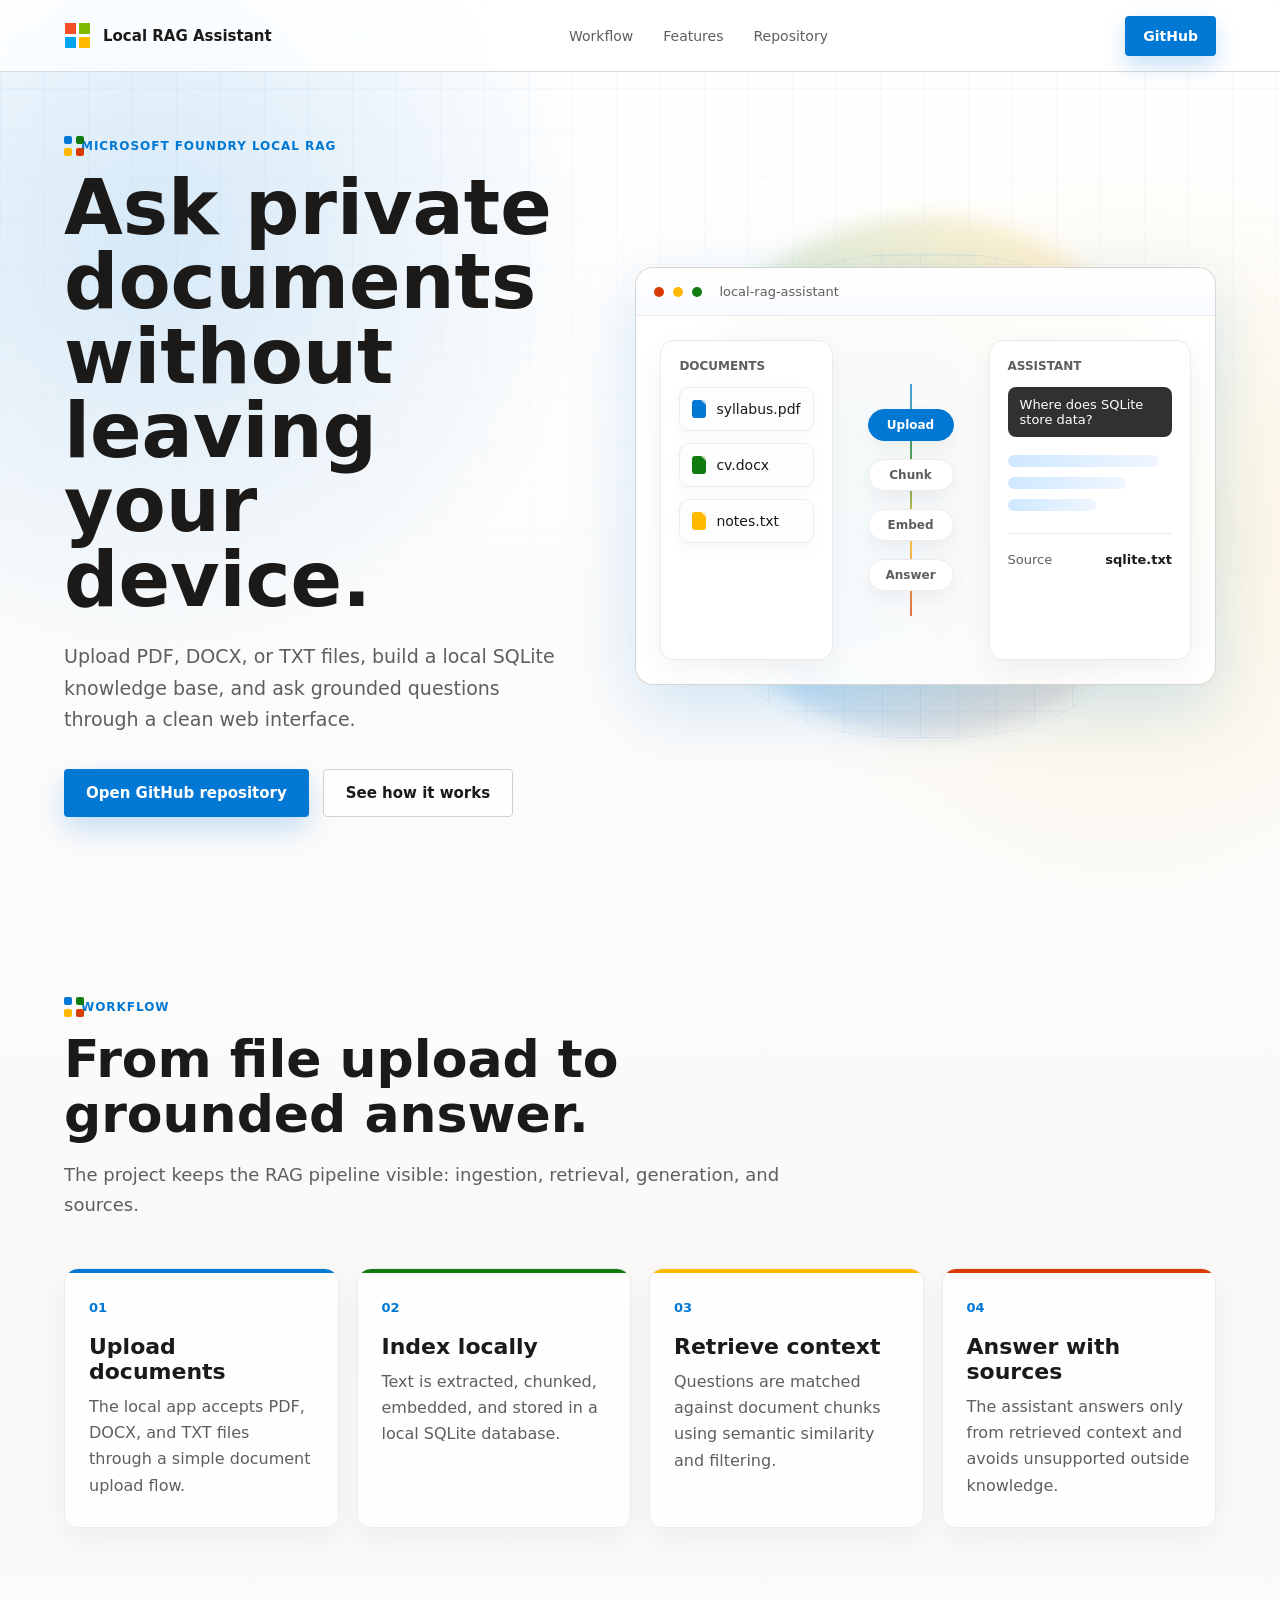
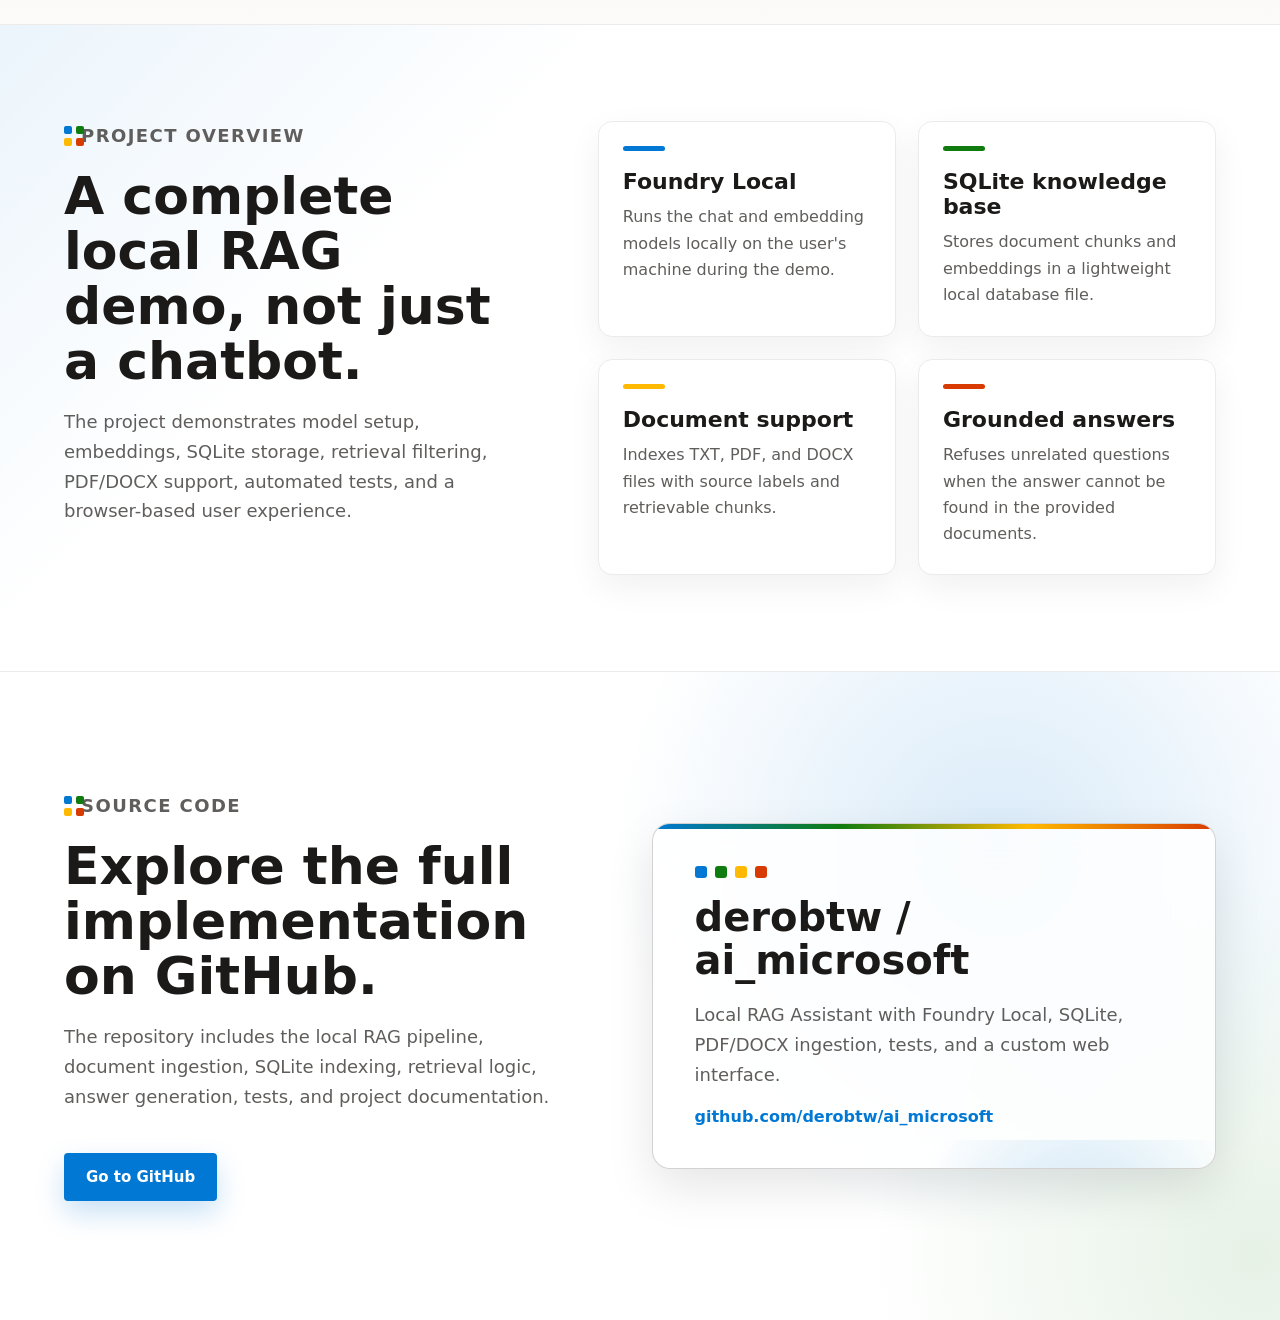
==== website/index.html @ 7c529820 "Add local RAG assistant project" ====
<!DOCTYPE html>
<html lang="en">
<head>
    <meta charset="UTF-8">
    <meta name="viewport" content="width=device-width, initial-scale=1.0">
    <title>Local RAG Assistant</title>
    <meta name="description" content="A local document Q&A assistant built with Microsoft Foundry Local, SQLite, and retrieval-augmented generation.">
    <link rel="stylesheet" href="styles.css">
</head>
<body>
    <header class="site-header">
        <a class="brand" href="#top" aria-label="Local RAG Assistant home">
            <span class="ms-grid" aria-hidden="true">
                <span></span><span></span><span></span><span></span>
            </span>
            <span>Local RAG Assistant</span>
        </a>

        <nav class="nav-links" aria-label="Primary navigation">
            <a href="#workflow">Workflow</a>
            <a href="#features">Features</a>
            <a href="#repository">Repository</a>
        </nav>

        <a class="header-action" href="https://github.com/derobtw/ai_microsoft" target="_blank" rel="noreferrer">GitHub</a>
    </header>

    <main id="top">
        <section class="hero" aria-labelledby="hero-title">
            <div class="hero-copy">
                <p class="label reveal">Microsoft Foundry Local RAG</p>
                <h1 id="hero-title" class="reveal">Ask private documents without leaving your device.</h1>
                <p class="hero-text reveal">
                    Upload PDF, DOCX, or TXT files, build a local SQLite knowledge base, and ask grounded questions through a clean web interface.
                </p>
                <div class="hero-actions reveal">
                    <a class="primary-button" href="https://github.com/derobtw/ai_microsoft" target="_blank" rel="noreferrer">Open GitHub repository</a>
                    <a class="secondary-button" href="#workflow">See how it works</a>
                </div>
            </div>

            <div class="hero-visual reveal" aria-label="Animated preview of the Local RAG Assistant interface">
                <div class="product-shell">
                    <div class="window-bar">
                        <span></span><span></span><span></span>
                        <p>local-rag-assistant</p>
                    </div>

                    <div class="workspace-preview">
                        <div class="upload-column">
                            <p class="mini-label">Documents</p>
                            <div class="file-chip chip-one">
                                <span class="file-icon blue"></span>
                                syllabus.pdf
                            </div>
                            <div class="file-chip chip-two">
                                <span class="file-icon green"></span>
                                cv.docx
                            </div>
                            <div class="file-chip chip-three">
                                <span class="file-icon yellow"></span>
                                notes.txt
                            </div>
                        </div>

                        <div class="flow-column">
                            <div class="flow-line"></div>
                            <div class="flow-node active">Upload</div>
                            <div class="flow-node">Chunk</div>
                            <div class="flow-node">Embed</div>
                            <div class="flow-node">Answer</div>
                        </div>

                        <div class="answer-column">
                            <p class="mini-label">Assistant</p>
                            <div class="question-pill">Where does SQLite store data?</div>
                            <div class="answer-block">
                                <span></span>
                                <span></span>
                                <span></span>
                            </div>
                            <div class="source-row">
                                <span>Source</span>
                                <strong>sqlite.txt</strong>
                            </div>
                        </div>
                    </div>
                </div>
            </div>
        </section>

        <section id="workflow" class="workflow-section">
            <div class="section-intro reveal">
                <p class="label">Workflow</p>
                <h2>From file upload to grounded answer.</h2>
                <p>The project keeps the RAG pipeline visible: ingestion, retrieval, generation, and sources.</p>
            </div>

            <div class="timeline">
                <article class="timeline-item reveal">
                    <span>01</span>
                    <h3>Upload documents</h3>
                    <p>The local app accepts PDF, DOCX, and TXT files through a simple document upload flow.</p>
                </article>

                <article class="timeline-item reveal">
                    <span>02</span>
                    <h3>Index locally</h3>
                    <p>Text is extracted, chunked, embedded, and stored in a local SQLite database.</p>
                </article>

                <article class="timeline-item reveal">
                    <span>03</span>
                    <h3>Retrieve context</h3>
                    <p>Questions are matched against document chunks using semantic similarity and filtering.</p>
                </article>

                <article class="timeline-item reveal">
                    <span>04</span>
                    <h3>Answer with sources</h3>
                    <p>The assistant answers only from retrieved context and avoids unsupported outside knowledge.</p>
                </article>
            </div>
        </section>

        <section id="features" class="feature-section">
            <div class="feature-copy reveal">
                <p class="label">Project overview</p>
                <h2>A complete local RAG demo, not just a chatbot.</h2>
                <p>
                    The project demonstrates model setup, embeddings, SQLite storage, retrieval filtering, PDF/DOCX support, automated tests, and a browser-based user experience.
                </p>
            </div>

            <div class="feature-grid">
                <div class="feature-item reveal">
                    <span class="accent-line blue-bg"></span>
                    <h3>Foundry Local</h3>
                    <p>Runs the chat and embedding models locally on the user's machine during the demo.</p>
                </div>

                <div class="feature-item reveal">
                    <span class="accent-line green-bg"></span>
                    <h3>SQLite knowledge base</h3>
                    <p>Stores document chunks and embeddings in a lightweight local database file.</p>
                </div>

                <div class="feature-item reveal">
                    <span class="accent-line yellow-bg"></span>
                    <h3>Document support</h3>
                    <p>Indexes TXT, PDF, and DOCX files with source labels and retrievable chunks.</p>
                </div>

                <div class="feature-item reveal">
                    <span class="accent-line red-bg"></span>
                    <h3>Grounded answers</h3>
                    <p>Refuses unrelated questions when the answer cannot be found in the provided documents.</p>
                </div>
            </div>
        </section>

        <section id="repository" class="repository-section reveal">
            <div class="repository-copy">
                <p class="label">Source code</p>
                <h2>Explore the full implementation on GitHub.</h2>
                <p>
                    The repository includes the local RAG pipeline, document ingestion, SQLite indexing, retrieval logic, answer generation, tests, and project documentation.
                </p>
                <a class="primary-button" href="https://github.com/derobtw/ai_microsoft" target="_blank" rel="noreferrer">Go to GitHub</a>
            </div>

            <a class="repo-preview" href="https://github.com/derobtw/ai_microsoft" target="_blank" rel="noreferrer" aria-label="Open GitHub repository">
                <span class="repo-topline">
                    <span class="repo-dot blue-bg"></span>
                    <span class="repo-dot green-bg"></span>
                    <span class="repo-dot yellow-bg"></span>
                    <span class="repo-dot red-bg"></span>
                </span>
                <strong>derobtw / ai_microsoft</strong>
                <span>Local RAG Assistant with Foundry Local, SQLite, PDF/DOCX ingestion, tests, and a custom web interface.</span>
                <em>github.com/derobtw/ai_microsoft</em>
            </a>
        </section>
    </main>

    <script>
        const revealElements = document.querySelectorAll(".reveal");

        const observer = new IntersectionObserver(
            (entries) => {
                entries.forEach((entry) => {
                    if (entry.isIntersecting) {
                        entry.target.classList.add("visible");
                        observer.unobserve(entry.target);
                    }
                });
            },
            {
                threshold: 0.16
            }
        );

        revealElements.forEach((element, index) => {
            element.style.transitionDelay = `${Math.min(index * 70, 420)}ms`;
            observer.observe(element);
        });

        const header = document.querySelector(".site-header");

        window.addEventListener("scroll", () => {
            const scrolled = window.scrollY > 24;
            header.style.boxShadow = scrolled
                ? "0 12px 30px rgba(15, 23, 42, 0.08)"
                : "none";
        });

        const flowNodes = document.querySelectorAll(".flow-node");
        let activeFlowIndex = 0;

        setInterval(() => {
            flowNodes.forEach((node) => node.classList.remove("active"));
            flowNodes[activeFlowIndex].classList.add("active");
            activeFlowIndex = (activeFlowIndex + 1) % flowNodes.length;
        }, 1200);
    </script>
</body>
</html>
---- website/styles.css ----
:root {
    --ms-blue: #0078d4;
    --ms-blue-dark: #005a9e;
    --ms-blue-soft: #e8f3ff;
    --ms-green: #107c10;
    --ms-yellow: #ffb900;
    --ms-red: #d83b01;
    --ink: #1b1a19;
    --ink-soft: #323130;
    --muted: #605e5c;
    --muted-light: #8a8886;
    --line: #edebe9;
    --line-strong: #d2d0ce;
    --paper: #ffffff;
    --canvas: #faf9f8;
    --surface: rgba(255, 255, 255, 0.84);
    --shadow: 0 18px 48px rgba(0, 0, 0, 0.10);
    --shadow-blue: 0 24px 70px rgba(0, 120, 212, 0.18);
}

* {
    box-sizing: border-box;
}

html {
    scroll-behavior: smooth;
}

body {
    margin: 0;
    color: var(--ink);
    background:
        radial-gradient(circle at 12% 8%, rgba(0, 120, 212, 0.16), transparent 28rem),
        radial-gradient(circle at 88% 18%, rgba(255, 185, 0, 0.13), transparent 24rem),
        linear-gradient(180deg, #ffffff 0%, var(--canvas) 44%, #ffffff 100%);
    font-family: "Segoe UI", system-ui, -apple-system, BlinkMacSystemFont, sans-serif;
    -webkit-font-smoothing: antialiased;
}

body::before {
    content: "";
    position: fixed;
    inset: 0;
    z-index: -1;
    background-image:
        linear-gradient(rgba(0, 120, 212, 0.045) 1px, transparent 1px),
        linear-gradient(90deg, rgba(0, 120, 212, 0.045) 1px, transparent 1px);
    background-size: 44px 44px;
    mask-image: linear-gradient(180deg, black, transparent 78%);
}

a {
    color: inherit;
    text-decoration: none;
}

.site-header {
    position: fixed;
    top: 0;
    left: 0;
    right: 0;
    z-index: 20;
    height: 72px;
    display: flex;
    align-items: center;
    justify-content: space-between;
    padding: 0 clamp(20px, 5vw, 68px);
    border-bottom: 1px solid rgba(210, 208, 206, 0.76);
    background: rgba(255, 255, 255, 0.78);
    backdrop-filter: blur(22px) saturate(135%);
}

.brand,
.nav-links,
.hero-actions {
    display: flex;
    align-items: center;
}

.brand {
    gap: 12px;
    color: var(--ink);
    font-size: 15px;
    font-weight: 700;
}

.ms-grid {
    display: grid;
    grid-template-columns: repeat(2, 11px);
    gap: 3px;
    padding: 1px;
}

.ms-grid span {
    width: 11px;
    height: 11px;
    display: block;
}

.ms-grid span:nth-child(1) {
    background: #f25022;
}

.ms-grid span:nth-child(2) {
    background: #7fba00;
}

.ms-grid span:nth-child(3) {
    background: #00a4ef;
}

.ms-grid span:nth-child(4) {
    background: #ffb900;
}

.nav-links {
    gap: 30px;
    color: var(--muted);
    font-size: 14px;
}

.nav-links a {
    position: relative;
    padding: 26px 0;
    transition: color 0.2s ease;
}

.nav-links a::after {
    content: "";
    position: absolute;
    left: 0;
    right: 0;
    bottom: 17px;
    height: 2px;
    border-radius: 999px;
    background: var(--ms-blue);
    transform: scaleX(0);
    transform-origin: left;
    transition: transform 0.2s ease;
}

.nav-links a:hover {
    color: var(--ink);
}

.nav-links a:hover::after {
    transform: scaleX(1);
}

.header-action {
    display: inline-flex;
    align-items: center;
    justify-content: center;
    min-height: 40px;
    padding: 0 18px;
    border-radius: 4px;
    color: white;
    background: var(--ms-blue);
    font-size: 14px;
    font-weight: 700;
    box-shadow: 0 10px 22px rgba(0, 120, 212, 0.22);
    transition: background 0.2s ease, box-shadow 0.2s ease, transform 0.2s ease;
}

.header-action:hover,
.primary-button:hover {
    background: var(--ms-blue-dark);
    box-shadow: 0 12px 30px rgba(0, 120, 212, 0.28);
    transform: translateY(-2px);
}

.hero {
    min-height: 100svh;
    display: grid;
    grid-template-columns: minmax(0, 0.92fr) minmax(420px, 1.08fr);
    gap: clamp(36px, 6vw, 92px);
    align-items: center;
    padding: 128px clamp(20px, 5vw, 68px) 76px;
    overflow: hidden;
}

.hero-copy {
    max-width: 760px;
}

.label {
    display: inline-flex;
    align-items: center;
    gap: 9px;
    margin: 0 0 18px;
    color: var(--ms-blue);
    font-size: 12px;
    font-weight: 800;
    letter-spacing: 0.08em;
    text-transform: uppercase;
}

.label::before {
    content: "";
    width: 8px;
    height: 8px;
    border-radius: 2px;
    background: var(--ms-blue);
    box-shadow:
        12px 0 0 var(--ms-green),
        0 12px 0 var(--ms-yellow),
        12px 12px 0 var(--ms-red);
    transform: translateY(-6px);
}

h1,
h2,
h3,
p {
    letter-spacing: 0;
}

h1 {
    margin: 0;
    max-width: 760px;
    font-size: 76px;
    line-height: 0.98;
    font-weight: 750;
}

.hero-text {
    max-width: 650px;
    margin: 24px 0 0;
    color: var(--muted);
    font-size: 19px;
    line-height: 1.65;
}

.hero-actions {
    gap: 14px;
    margin-top: 34px;
    flex-wrap: wrap;
}

.primary-button,
.secondary-button {
    display: inline-flex;
    align-items: center;
    justify-content: center;
    min-height: 48px;
    padding: 0 22px;
    border-radius: 4px;
    font-size: 15px;
    font-weight: 700;
    transition: background 0.2s ease, box-shadow 0.2s ease, transform 0.2s ease, border-color 0.2s ease;
}

.primary-button {
    color: white;
    background: var(--ms-blue);
    box-shadow: 0 12px 28px rgba(0, 120, 212, 0.22);
}

.secondary-button {
    color: var(--ink);
    border: 1px solid var(--line-strong);
    background: rgba(255, 255, 255, 0.78);
}

.secondary-button:hover {
    border-color: var(--ms-blue);
    box-shadow: 0 10px 24px rgba(0, 0, 0, 0.08);
    transform: translateY(-2px);
}

.hero-visual {
    position: relative;
    min-height: 560px;
    display: grid;
    place-items: center;
}

.hero-visual::before,
.hero-visual::after {
    content: "";
    position: absolute;
    border-radius: 999px;
    pointer-events: none;
}

.hero-visual::before {
    width: 520px;
    height: 520px;
    background:
        radial-gradient(circle, rgba(0, 120, 212, 0.25), transparent 62%),
        conic-gradient(from 210deg, rgba(0, 120, 212, 0.18), rgba(16, 124, 16, 0.16), rgba(255, 185, 0, 0.16), rgba(216, 59, 1, 0.13), rgba(0, 120, 212, 0.18));
    filter: blur(10px);
}

.hero-visual::after {
    inset: 58px 18px 18px;
    border: 1px solid rgba(0, 120, 212, 0.13);
    background-image:
        linear-gradient(90deg, rgba(0, 120, 212, 0.13) 1px, transparent 1px),
        linear-gradient(180deg, rgba(0, 120, 212, 0.10) 1px, transparent 1px);
    background-size: 38px 38px;
    mask-image: linear-gradient(90deg, transparent, black 16%, black 84%, transparent);
    opacity: 0.56;
}

.product-shell {
    position: relative;
    z-index: 1;
    width: min(100%, 720px);
    border: 1px solid rgba(210, 208, 206, 0.88);
    border-radius: 18px;
    overflow: hidden;
    background: rgba(255, 255, 255, 0.88);
    box-shadow: var(--shadow-blue);
    backdrop-filter: blur(20px);
    animation: floatPreview 6s ease-in-out infinite;
}

.window-bar {
    height: 48px;
    display: flex;
    align-items: center;
    gap: 9px;
    padding: 0 18px;
    border-bottom: 1px solid var(--line);
    background: linear-gradient(180deg, #ffffff, #f8fbff);
}

.window-bar span {
    width: 10px;
    height: 10px;
    border-radius: 50%;
}

.window-bar span:nth-child(1) {
    background: var(--ms-red);
}

.window-bar span:nth-child(2) {
    background: var(--ms-yellow);
}

.window-bar span:nth-child(3) {
    background: var(--ms-green);
}

.window-bar p {
    margin: 0 0 0 8px;
    color: var(--muted);
    font-size: 13px;
}

.workspace-preview {
    display: grid;
    grid-template-columns: 1fr 120px 1.25fr;
    gap: 18px;
    padding: 24px;
}

.upload-column,
.answer-column {
    min-height: 320px;
    padding: 18px;
    border: 1px solid var(--line);
    border-radius: 14px;
    background: white;
    box-shadow: 0 10px 28px rgba(0, 0, 0, 0.05);
}

.mini-label {
    margin: 0 0 14px;
    color: var(--muted);
    font-size: 12px;
    font-weight: 800;
    text-transform: uppercase;
}

.file-chip {
    display: flex;
    align-items: center;
    gap: 10px;
    margin-bottom: 12px;
    padding: 12px;
    border: 1px solid var(--line);
    border-radius: 10px;
    background: #fbfdff;
    font-size: 14px;
    box-shadow: 0 5px 16px rgba(0, 0, 0, 0.04);
    animation: chipPulse 4.5s ease-in-out infinite;
}

.chip-two {
    animation-delay: 0.5s;
}

.chip-three {
    animation-delay: 1s;
}

.file-icon {
    width: 14px;
    height: 18px;
    border-radius: 3px;
    display: inline-block;
    position: relative;
}

.file-icon::after {
    content: "";
    position: absolute;
    top: 0;
    right: 0;
    border-top: 5px solid rgba(255, 255, 255, 0.72);
    border-left: 5px solid transparent;
}

.file-icon.blue {
    background: var(--ms-blue);
}

.file-icon.green {
    background: var(--ms-green);
}

.file-icon.yellow {
    background: var(--ms-yellow);
}

.flow-column {
    position: relative;
    display: flex;
    flex-direction: column;
    justify-content: center;
    gap: 18px;
    align-items: center;
}

.flow-line {
    position: absolute;
    top: 44px;
    bottom: 44px;
    width: 2px;
    background: linear-gradient(180deg, var(--ms-blue), var(--ms-green), var(--ms-yellow), var(--ms-red));
    opacity: 0.72;
}

.flow-node {
    position: relative;
    z-index: 1;
    width: 86px;
    padding: 8px 0;
    border: 1px solid var(--line);
    border-radius: 999px;
    background: white;
    color: var(--muted);
    text-align: center;
    font-size: 12px;
    font-weight: 800;
    box-shadow: 0 8px 20px rgba(0, 0, 0, 0.05);
}

.flow-node.active {
    color: white;
    border-color: var(--ms-blue);
    background: var(--ms-blue);
}

.question-pill {
    display: inline-flex;
    max-width: 100%;
    padding: 10px 12px;
    border-radius: 8px;
    color: white;
    background: var(--ink-soft);
    font-size: 13px;
}

.answer-block {
    margin-top: 18px;
    display: grid;
    gap: 10px;
}

.answer-block span {
    display: block;
    height: 12px;
    border-radius: 999px;
    background: linear-gradient(90deg, #cfe8ff, #eff6ff);
    animation: answerLoad 2.8s ease-in-out infinite;
}

.answer-block span:nth-child(1) {
    width: 92%;
}

.answer-block span:nth-child(2) {
    width: 72%;
    animation-delay: 0.2s;
}

.answer-block span:nth-child(3) {
    width: 54%;
    animation-delay: 0.4s;
}

.source-row {
    display: flex;
    justify-content: space-between;
    gap: 12px;
    margin-top: 22px;
    padding-top: 18px;
    border-top: 1px solid var(--line);
    color: var(--muted);
    font-size: 13px;
}

.source-row strong {
    color: var(--ink);
}

.workflow-section,
.feature-section,
.repository-section {
    padding: 96px clamp(20px, 5vw, 68px);
}

.section-intro,
.feature-copy,
.repository-copy {
    max-width: 760px;
}

h2 {
    margin: 0;
    font-size: 52px;
    line-height: 1.06;
    font-weight: 730;
}

.section-intro p:last-child,
.feature-copy p,
.repository-copy p {
    color: var(--muted);
    font-size: 18px;
    line-height: 1.65;
}

.timeline {
    margin-top: 48px;
    display: grid;
    grid-template-columns: repeat(4, 1fr);
    gap: 18px;
}

.timeline-item {
    position: relative;
    min-height: 230px;
    padding: 28px 24px;
    border: 1px solid var(--line);
    border-radius: 14px;
    background: rgba(255, 255, 255, 0.78);
    box-shadow: 0 12px 30px rgba(0, 0, 0, 0.05);
    overflow: hidden;
}

.timeline-item::before {
    content: "";
    position: absolute;
    inset: 0 0 auto;
    height: 4px;
    background: var(--ms-blue);
}

.timeline-item:nth-child(2)::before {
    background: var(--ms-green);
}

.timeline-item:nth-child(3)::before {
    background: var(--ms-yellow);
}

.timeline-item:nth-child(4)::before {
    background: var(--ms-red);
}

.timeline-item span {
    color: var(--ms-blue);
    font-size: 13px;
    font-weight: 900;
}

.timeline-item h3,
.feature-item h3 {
    margin: 18px 0 10px;
    color: var(--ink);
    font-size: 22px;
}

.timeline-item p,
.feature-item p {
    margin: 0;
    color: var(--muted);
    line-height: 1.65;
}

.feature-section {
    display: grid;
    grid-template-columns: 0.85fr 1.15fr;
    gap: clamp(40px, 6vw, 90px);
    align-items: start;
    border-top: 1px solid var(--line);
    border-bottom: 1px solid var(--line);
    background:
        linear-gradient(135deg, rgba(0, 120, 212, 0.08), transparent 32%),
        #ffffff;
}

.feature-grid {
    display: grid;
    grid-template-columns: repeat(2, 1fr);
    gap: 22px;
}

.feature-item {
    min-height: 216px;
    padding: 24px;
    border: 1px solid var(--line);
    border-radius: 14px;
    background: var(--paper);
    box-shadow: 0 12px 34px rgba(0, 0, 0, 0.06);
    transition: transform 0.22s ease, box-shadow 0.22s ease, border-color 0.22s ease;
}

.feature-item:hover {
    transform: translateY(-4px);
    border-color: rgba(0, 120, 212, 0.34);
    box-shadow: 0 18px 44px rgba(0, 120, 212, 0.12);
}

.accent-line {
    display: block;
    width: 42px;
    height: 5px;
    border-radius: 999px;
}

.blue-bg {
    background: var(--ms-blue);
}

.green-bg {
    background: var(--ms-green);
}

.yellow-bg {
    background: var(--ms-yellow);
}

.red-bg {
    background: var(--ms-red);
}

.repository-section {
    display: grid;
    grid-template-columns: 0.95fr 1.05fr;
    gap: clamp(32px, 6vw, 86px);
    align-items: center;
    min-height: 72vh;
    background:
        radial-gradient(circle at 78% 28%, rgba(0, 120, 212, 0.15), transparent 24rem),
        radial-gradient(circle at 98% 90%, rgba(16, 124, 16, 0.10), transparent 24rem),
        white;
}

.repository-copy .primary-button {
    width: fit-content;
    margin-top: 24px;
}

.repo-preview {
    position: relative;
    display: grid;
    gap: 18px;
    padding: clamp(26px, 4vw, 42px);
    border: 1px solid rgba(210, 208, 206, 0.95);
    border-radius: 18px;
    background: rgba(255, 255, 255, 0.84);
    box-shadow: var(--shadow);
    overflow: hidden;
    backdrop-filter: blur(18px);
    transition: transform 0.22s ease, border-color 0.22s ease, box-shadow 0.22s ease;
}

.repo-preview::before {
    content: "";
    position: absolute;
    inset: 0;
    height: 5px;
    background: linear-gradient(90deg, var(--ms-blue), var(--ms-green), var(--ms-yellow), var(--ms-red));
}

.repo-preview::after {
    content: "";
    position: absolute;
    inset: auto -18% -44% 34%;
    height: 180px;
    background: radial-gradient(circle, rgba(0, 120, 212, 0.18), transparent 65%);
    pointer-events: none;
}

.repo-preview:hover {
    transform: translateY(-4px);
    border-color: rgba(0, 120, 212, 0.44);
    box-shadow: var(--shadow-blue);
}

.repo-topline {
    display: flex;
    gap: 8px;
}

.repo-dot {
    width: 12px;
    height: 12px;
    display: block;
    border-radius: 3px;
}

.repo-preview strong {
    font-size: 40px;
    line-height: 1.08;
}

.repo-preview span:not(.repo-topline):not(.repo-dot) {
    max-width: 620px;
    color: var(--muted);
    font-size: 18px;
    line-height: 1.65;
}

.repo-preview em {
    color: var(--ms-blue);
    font-style: normal;
    font-weight: 800;
}

.reveal {
    opacity: 0;
    transform: translateY(22px);
    transition: opacity 0.7s ease, transform 0.7s ease;
}

.reveal.visible {
    opacity: 1;
    transform: translateY(0);
}

@keyframes floatPreview {
    0%,
    100% {
        transform: translateY(0);
    }
    50% {
        transform: translateY(-12px);
    }
}

@keyframes chipPulse {
    0%,
    100% {
        transform: translateX(0);
        border-color: var(--line);
    }
    45% {
        transform: translateX(8px);
        border-color: rgba(0, 120, 212, 0.45);
    }
}

@keyframes answerLoad {
    0%,
    100% {
        opacity: 0.55;
        transform: scaleX(0.88);
        transform-origin: left;
    }
    50% {
        opacity: 1;
        transform: scaleX(1);
    }
}

@media (max-width: 1180px) {
    h1 {
        font-size: 64px;
    }

    h2 {
        font-size: 44px;
    }
}

@media (max-width: 980px) {
    .hero,
    .feature-section,
    .repository-section {
        grid-template-columns: 1fr;
    }

    .hero {
        padding-top: 112px;
    }

    .hero-visual {
        min-height: 460px;
    }

    .timeline {
        grid-template-columns: repeat(2, 1fr);
    }
}

@media (max-width: 720px) {
    .site-header {
        height: 66px;
    }

    .brand {
        font-size: 14px;
    }

    .nav-links {
        display: none;
    }

    .header-action {
        display: none;
    }

    .hero {
        padding-left: 20px;
        padding-right: 20px;
    }

    h1 {
        font-size: 42px;
    }

    h2 {
        font-size: 34px;
    }

    .hero-text,
    .section-intro p:last-child,
    .feature-copy p,
    .repository-copy p,
    .repo-preview span:not(.repo-topline):not(.repo-dot) {
        font-size: 16px;
    }

    .workspace-preview {
        grid-template-columns: 1fr;
    }

    .flow-column {
        display: none;
    }

    .timeline,
    .feature-grid {
        grid-template-columns: 1fr;
    }

    .timeline-item {
        min-height: 0;
    }

    .repo-preview strong {
        font-size: 30px;
    }
}

@media (prefers-reduced-motion: reduce) {
    *,
    *::before,
    *::after {
        scroll-behavior: auto !important;
        animation-duration: 0.001ms !important;
        animation-iteration-count: 1 !important;
        transition-duration: 0.001ms !important;
    }
}
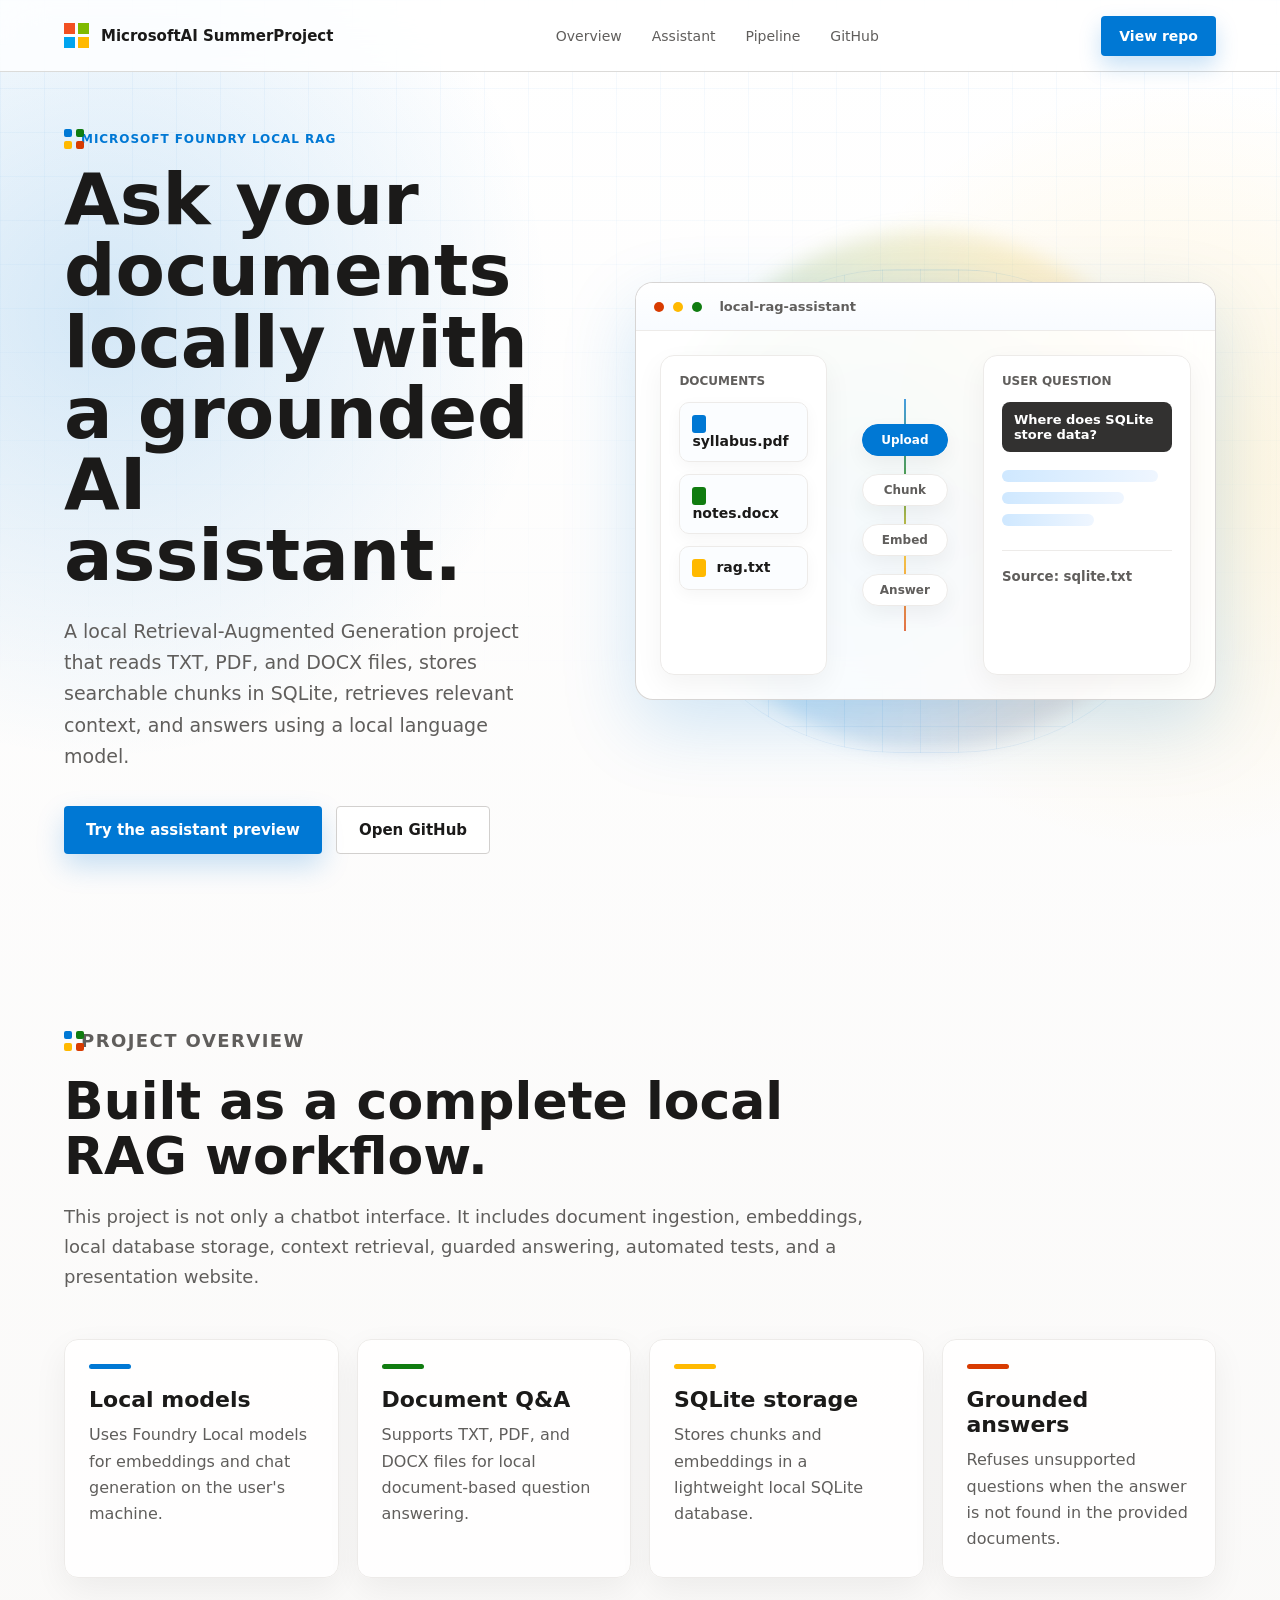
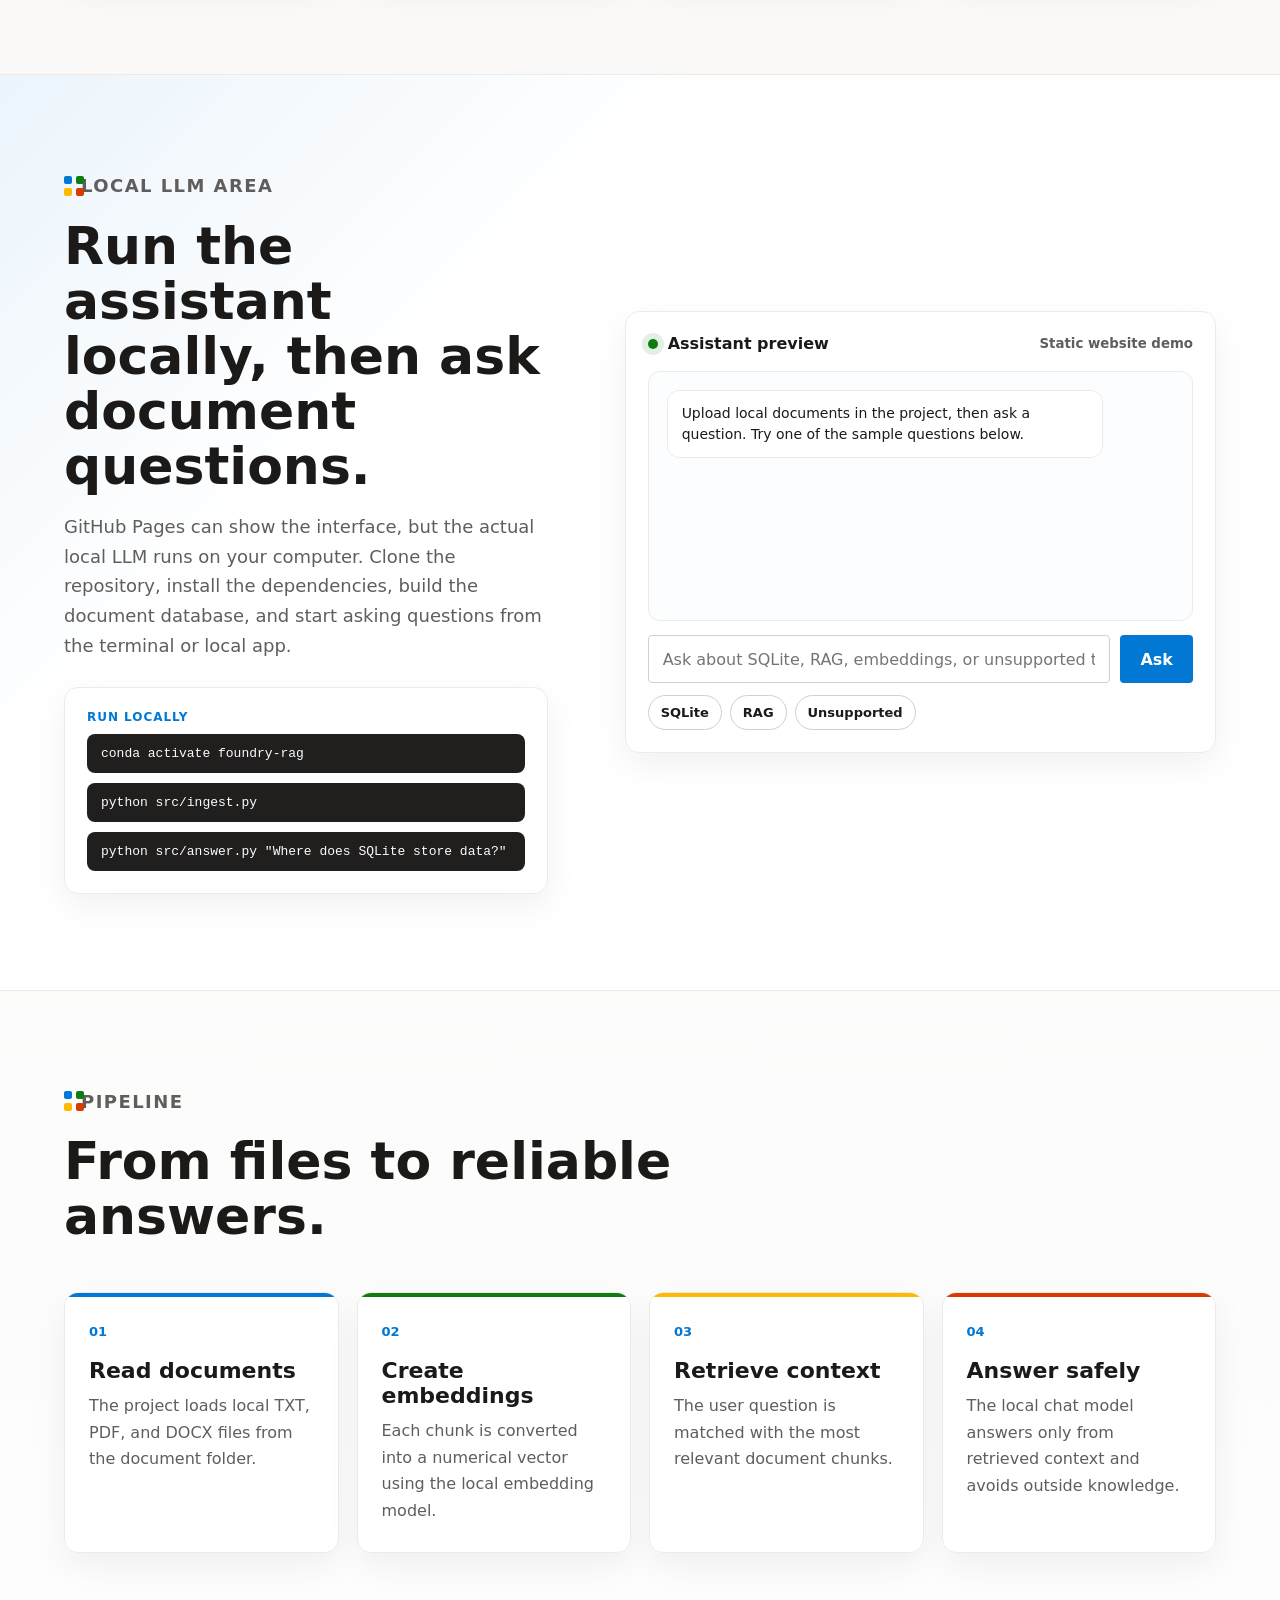
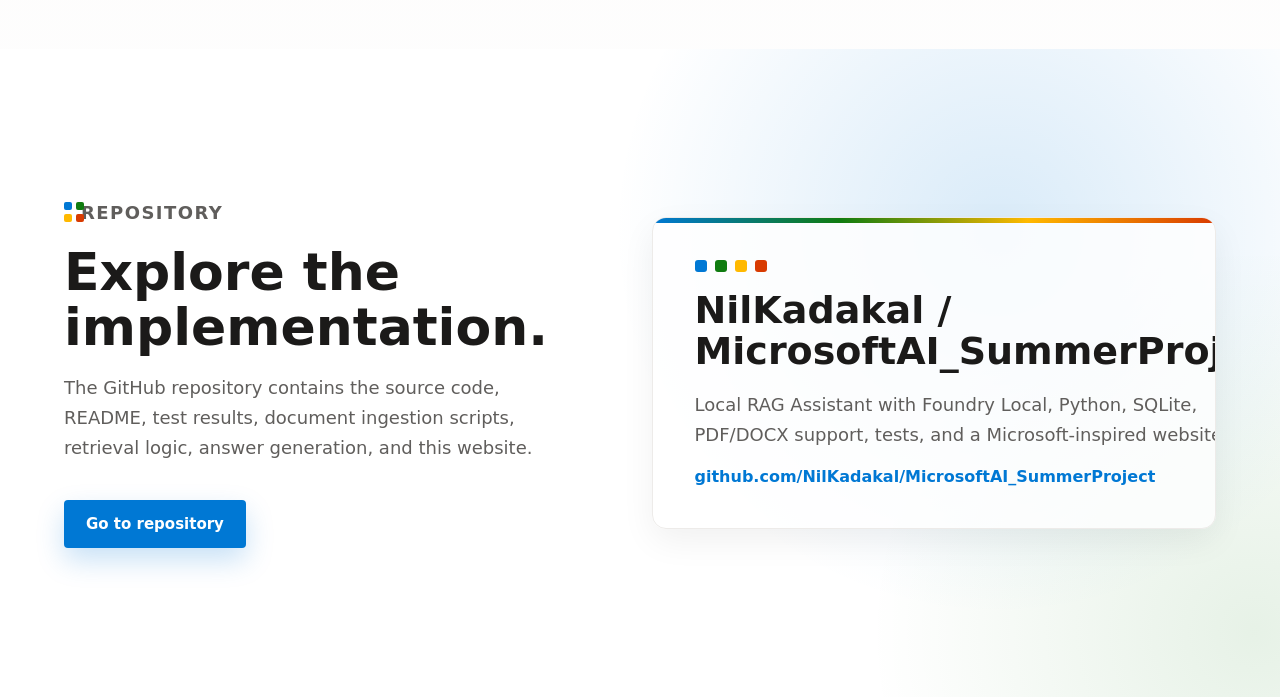
==== commit 7ef8b375: "Add Microsoft styled project website" ====
--- a/website/index.html
+++ b/website/index.html
@@ -3,225 +3,201 @@
 <head>
     <meta charset="UTF-8">
     <meta name="viewport" content="width=device-width, initial-scale=1.0">
-    <title>Local RAG Assistant</title>
-    <meta name="description" content="A local document Q&A assistant built with Microsoft Foundry Local, SQLite, and retrieval-augmented generation.">
+    <title>MicrosoftAI SummerProject | Local RAG Assistant</title>
+    <meta name="description" content="A Microsoft-inspired local RAG assistant built with Foundry Local, Python, SQLite, PDF/DOCX ingestion, and local language models.">
     <link rel="stylesheet" href="styles.css">
 </head>
 <body>
     <header class="site-header">
-        <a class="brand" href="#top" aria-label="Local RAG Assistant home">
-            <span class="ms-grid" aria-hidden="true">
+        <a class="brand" href="#top" aria-label="MicrosoftAI SummerProject home">
+            <span class="ms-logo" aria-hidden="true">
                 <span></span><span></span><span></span><span></span>
             </span>
-            <span>Local RAG Assistant</span>
+            <span>MicrosoftAI SummerProject</span>
         </a>
 
         <nav class="nav-links" aria-label="Primary navigation">
-            <a href="#workflow">Workflow</a>
-            <a href="#features">Features</a>
-            <a href="#repository">Repository</a>
+            <a href="#overview">Overview</a>
+            <a href="#assistant">Assistant</a>
+            <a href="#pipeline">Pipeline</a>
+            <a href="#github">GitHub</a>
         </nav>
 
-        <a class="header-action" href="https://github.com/derobtw/ai_microsoft" target="_blank" rel="noreferrer">GitHub</a>
+        <a class="header-button" href="https://github.com/NilKadakal/MicrosoftAI_SummerProject" target="_blank" rel="noreferrer">View repo</a>
     </header>
 
     <main id="top">
-        <section class="hero" aria-labelledby="hero-title">
-            <div class="hero-copy">
-                <p class="label reveal">Microsoft Foundry Local RAG</p>
-                <h1 id="hero-title" class="reveal">Ask private documents without leaving your device.</h1>
-                <p class="hero-text reveal">
-                    Upload PDF, DOCX, or TXT files, build a local SQLite knowledge base, and ask grounded questions through a clean web interface.
-                </p>
-                <div class="hero-actions reveal">
-                    <a class="primary-button" href="https://github.com/derobtw/ai_microsoft" target="_blank" rel="noreferrer">Open GitHub repository</a>
-                    <a class="secondary-button" href="#workflow">See how it works</a>
-                </div>
-            </div>
-
-            <div class="hero-visual reveal" aria-label="Animated preview of the Local RAG Assistant interface">
-                <div class="product-shell">
-                    <div class="window-bar">
+        <section class="hero">
+            <div class="hero-copy reveal">
+                <p class="eyebrow">Microsoft Foundry Local RAG</p>
+                <h1>Ask your documents locally with a grounded AI assistant.</h1>
+                <p class="hero-text">
+                    A local Retrieval-Augmented Generation project that reads TXT, PDF, and DOCX files, stores searchable chunks in SQLite, retrieves relevant context, and answers using a local language model.
+                </p>
+                <div class="hero-actions">
+                    <a class="primary-button" href="#assistant">Try the assistant preview</a>
+                    <a class="secondary-button" href="https://github.com/NilKadakal/MicrosoftAI_SummerProject" target="_blank" rel="noreferrer">Open GitHub</a>
+                </div>
+            </div>
+
+            <div class="hero-panel reveal" aria-label="Local RAG assistant interface preview">
+                <div class="window-card">
+                    <div class="window-top">
                         <span></span><span></span><span></span>
-                        <p>local-rag-assistant</p>
+                        <strong>local-rag-assistant</strong>
                     </div>
-
-                    <div class="workspace-preview">
-                        <div class="upload-column">
-                            <p class="mini-label">Documents</p>
-                            <div class="file-chip chip-one">
-                                <span class="file-icon blue"></span>
-                                syllabus.pdf
-                            </div>
-                            <div class="file-chip chip-two">
-                                <span class="file-icon green"></span>
-                                cv.docx
-                            </div>
-                            <div class="file-chip chip-three">
-                                <span class="file-icon yellow"></span>
-                                notes.txt
-                            </div>
+                    <div class="assistant-preview">
+                        <div class="document-stack">
+                            <p>Documents</p>
+                            <div class="doc-chip blue">syllabus.pdf</div>
+                            <div class="doc-chip green">notes.docx</div>
+                            <div class="doc-chip yellow">rag.txt</div>
                         </div>
-
-                        <div class="flow-column">
-                            <div class="flow-line"></div>
-                            <div class="flow-node active">Upload</div>
-                            <div class="flow-node">Chunk</div>
-                            <div class="flow-node">Embed</div>
-                            <div class="flow-node">Answer</div>
+                        <div class="flow-stack">
+                            <span>Upload</span>
+                            <span>Chunk</span>
+                            <span>Embed</span>
+                            <span>Answer</span>
                         </div>
-
-                        <div class="answer-column">
-                            <p class="mini-label">Assistant</p>
-                            <div class="question-pill">Where does SQLite store data?</div>
-                            <div class="answer-block">
+                        <div class="answer-card">
+                            <p>User question</p>
+                            <strong>Where does SQLite store data?</strong>
+                            <div class="answer-lines">
                                 <span></span>
                                 <span></span>
                                 <span></span>
                             </div>
-                            <div class="source-row">
-                                <span>Source</span>
-                                <strong>sqlite.txt</strong>
-                            </div>
+                            <small>Source: sqlite.txt</small>
                         </div>
                     </div>
                 </div>
             </div>
         </section>
 
-        <section id="workflow" class="workflow-section">
-            <div class="section-intro reveal">
-                <p class="label">Workflow</p>
-                <h2>From file upload to grounded answer.</h2>
-                <p>The project keeps the RAG pipeline visible: ingestion, retrieval, generation, and sources.</p>
+        <section id="overview" class="overview-section">
+            <div class="section-heading reveal">
+                <p class="eyebrow">Project overview</p>
+                <h2>Built as a complete local RAG workflow.</h2>
+                <p>
+                    This project is not only a chatbot interface. It includes document ingestion, embeddings, local database storage, context retrieval, guarded answering, automated tests, and a presentation website.
+                </p>
+            </div>
+
+            <div class="stats-grid">
+                <article class="stat-card reveal">
+                    <span class="accent blue-bg"></span>
+                    <h3>Local models</h3>
+                    <p>Uses Foundry Local models for embeddings and chat generation on the user's machine.</p>
+                </article>
+                <article class="stat-card reveal">
+                    <span class="accent green-bg"></span>
+                    <h3>Document Q&A</h3>
+                    <p>Supports TXT, PDF, and DOCX files for local document-based question answering.</p>
+                </article>
+                <article class="stat-card reveal">
+                    <span class="accent yellow-bg"></span>
+                    <h3>SQLite storage</h3>
+                    <p>Stores chunks and embeddings in a lightweight local SQLite database.</p>
+                </article>
+                <article class="stat-card reveal">
+                    <span class="accent red-bg"></span>
+                    <h3>Grounded answers</h3>
+                    <p>Refuses unsupported questions when the answer is not found in the provided documents.</p>
+                </article>
+            </div>
+        </section>
+
+        <section id="assistant" class="assistant-section">
+            <div class="assistant-copy reveal">
+                <p class="eyebrow">Local LLM area</p>
+                <h2>Run the assistant locally, then ask document questions.</h2>
+                <p>
+                    GitHub Pages can show the interface, but the actual local LLM runs on your computer. Clone the repository, install the dependencies, build the document database, and start asking questions from the terminal or local app.
+                </p>
+                <div class="command-card">
+                    <span>Run locally</span>
+                    <code>conda activate foundry-rag</code>
+                    <code>python src/ingest.py</code>
+                    <code>python src/answer.py "Where does SQLite store data?"</code>
+                </div>
+            </div>
+
+            <div class="demo-card reveal">
+                <div class="demo-header">
+                    <span class="status-dot"></span>
+                    <strong>Assistant preview</strong>
+                    <small>Static website demo</small>
+                </div>
+                <div class="chat-box" id="chatBox">
+                    <div class="message assistant-message">
+                        Upload local documents in the project, then ask a question. Try one of the sample questions below.
+                    </div>
+                </div>
+                <form class="question-form" id="questionForm">
+                    <input id="questionInput" type="text" placeholder="Ask about SQLite, RAG, embeddings, or unsupported topics..." autocomplete="off">
+                    <button type="submit">Ask</button>
+                </form>
+                <div class="sample-row">
+                    <button data-question="Where does SQLite store data?">SQLite</button>
+                    <button data-question="What does RAG stand for?">RAG</button>
+                    <button data-question="Who is the president of Turkey?">Unsupported</button>
+                </div>
+            </div>
+        </section>
+
+        <section id="pipeline" class="pipeline-section">
+            <div class="section-heading reveal">
+                <p class="eyebrow">Pipeline</p>
+                <h2>From files to reliable answers.</h2>
             </div>
 
             <div class="timeline">
                 <article class="timeline-item reveal">
                     <span>01</span>
-                    <h3>Upload documents</h3>
-                    <p>The local app accepts PDF, DOCX, and TXT files through a simple document upload flow.</p>
-                </article>
-
+                    <h3>Read documents</h3>
+                    <p>The project loads local TXT, PDF, and DOCX files from the document folder.</p>
+                </article>
                 <article class="timeline-item reveal">
                     <span>02</span>
-                    <h3>Index locally</h3>
-                    <p>Text is extracted, chunked, embedded, and stored in a local SQLite database.</p>
-                </article>
-
+                    <h3>Create embeddings</h3>
+                    <p>Each chunk is converted into a numerical vector using the local embedding model.</p>
+                </article>
                 <article class="timeline-item reveal">
                     <span>03</span>
                     <h3>Retrieve context</h3>
-                    <p>Questions are matched against document chunks using semantic similarity and filtering.</p>
-                </article>
-
+                    <p>The user question is matched with the most relevant document chunks.</p>
+                </article>
                 <article class="timeline-item reveal">
                     <span>04</span>
-                    <h3>Answer with sources</h3>
-                    <p>The assistant answers only from retrieved context and avoids unsupported outside knowledge.</p>
-                </article>
-            </div>
-        </section>
-
-        <section id="features" class="feature-section">
-            <div class="feature-copy reveal">
-                <p class="label">Project overview</p>
-                <h2>A complete local RAG demo, not just a chatbot.</h2>
+                    <h3>Answer safely</h3>
+                    <p>The local chat model answers only from retrieved context and avoids outside knowledge.</p>
+                </article>
+            </div>
+        </section>
+
+        <section id="github" class="github-section reveal">
+            <div>
+                <p class="eyebrow">Repository</p>
+                <h2>Explore the implementation.</h2>
                 <p>
-                    The project demonstrates model setup, embeddings, SQLite storage, retrieval filtering, PDF/DOCX support, automated tests, and a browser-based user experience.
-                </p>
-            </div>
-
-            <div class="feature-grid">
-                <div class="feature-item reveal">
-                    <span class="accent-line blue-bg"></span>
-                    <h3>Foundry Local</h3>
-                    <p>Runs the chat and embedding models locally on the user's machine during the demo.</p>
-                </div>
-
-                <div class="feature-item reveal">
-                    <span class="accent-line green-bg"></span>
-                    <h3>SQLite knowledge base</h3>
-                    <p>Stores document chunks and embeddings in a lightweight local database file.</p>
-                </div>
-
-                <div class="feature-item reveal">
-                    <span class="accent-line yellow-bg"></span>
-                    <h3>Document support</h3>
-                    <p>Indexes TXT, PDF, and DOCX files with source labels and retrievable chunks.</p>
-                </div>
-
-                <div class="feature-item reveal">
-                    <span class="accent-line red-bg"></span>
-                    <h3>Grounded answers</h3>
-                    <p>Refuses unrelated questions when the answer cannot be found in the provided documents.</p>
-                </div>
-            </div>
-        </section>
-
-        <section id="repository" class="repository-section reveal">
-            <div class="repository-copy">
-                <p class="label">Source code</p>
-                <h2>Explore the full implementation on GitHub.</h2>
-                <p>
-                    The repository includes the local RAG pipeline, document ingestion, SQLite indexing, retrieval logic, answer generation, tests, and project documentation.
-                </p>
-                <a class="primary-button" href="https://github.com/derobtw/ai_microsoft" target="_blank" rel="noreferrer">Go to GitHub</a>
-            </div>
-
-            <a class="repo-preview" href="https://github.com/derobtw/ai_microsoft" target="_blank" rel="noreferrer" aria-label="Open GitHub repository">
-                <span class="repo-topline">
-                    <span class="repo-dot blue-bg"></span>
-                    <span class="repo-dot green-bg"></span>
-                    <span class="repo-dot yellow-bg"></span>
-                    <span class="repo-dot red-bg"></span>
+                    The GitHub repository contains the source code, README, test results, document ingestion scripts, retrieval logic, answer generation, and this website.
+                </p>
+                <a class="primary-button" href="https://github.com/NilKadakal/MicrosoftAI_SummerProject" target="_blank" rel="noreferrer">Go to repository</a>
+            </div>
+            <a class="repo-card" href="https://github.com/NilKadakal/MicrosoftAI_SummerProject" target="_blank" rel="noreferrer" aria-label="Open GitHub repository">
+                <span class="repo-colors">
+                    <span class="blue-bg"></span>
+                    <span class="green-bg"></span>
+                    <span class="yellow-bg"></span>
+                    <span class="red-bg"></span>
                 </span>
-                <strong>derobtw / ai_microsoft</strong>
-                <span>Local RAG Assistant with Foundry Local, SQLite, PDF/DOCX ingestion, tests, and a custom web interface.</span>
-                <em>github.com/derobtw/ai_microsoft</em>
+                <strong>NilKadakal / MicrosoftAI_SummerProject</strong>
+                <p>Local RAG Assistant with Foundry Local, Python, SQLite, PDF/DOCX support, tests, and a Microsoft-inspired website.</p>
+                <em>github.com/NilKadakal/MicrosoftAI_SummerProject</em>
             </a>
         </section>
     </main>
 
-    <script>
-        const revealElements = document.querySelectorAll(".reveal");
-
-        const observer = new IntersectionObserver(
-            (entries) => {
-                entries.forEach((entry) => {
-                    if (entry.isIntersecting) {
-                        entry.target.classList.add("visible");
-                        observer.unobserve(entry.target);
-                    }
-                });
-            },
-            {
-                threshold: 0.16
-            }
-        );
-
-        revealElements.forEach((element, index) => {
-            element.style.transitionDelay = `${Math.min(index * 70, 420)}ms`;
-            observer.observe(element);
-        });
-
-        const header = document.querySelector(".site-header");
-
-        window.addEventListener("scroll", () => {
-            const scrolled = window.scrollY > 24;
-            header.style.boxShadow = scrolled
-                ? "0 12px 30px rgba(15, 23, 42, 0.08)"
-                : "none";
-        });
-
-        const flowNodes = document.querySelectorAll(".flow-node");
-        let activeFlowIndex = 0;
-
-        setInterval(() => {
-            flowNodes.forEach((node) => node.classList.remove("active"));
-            flowNodes[activeFlowIndex].classList.add("active");
-            activeFlowIndex = (activeFlowIndex + 1) % flowNodes.length;
-        }, 1200);
-    </script>
+    <script src="script.js"></script>
 </body>
-</html>+</html>
--- a/website/styles.css
+++ b/website/styles.css
@@ -8,14 +8,12 @@
     --ink: #1b1a19;
     --ink-soft: #323130;
     --muted: #605e5c;
-    --muted-light: #8a8886;
     --line: #edebe9;
     --line-strong: #d2d0ce;
     --paper: #ffffff;
     --canvas: #faf9f8;
-    --surface: rgba(255, 255, 255, 0.84);
-    --shadow: 0 18px 48px rgba(0, 0, 0, 0.10);
-    --shadow-blue: 0 24px 70px rgba(0, 120, 212, 0.18);
+    --shadow: 0 20px 55px rgba(0, 0, 0, 0.10);
+    --blue-shadow: 0 26px 75px rgba(0, 120, 212, 0.18);
 }
 
 * {
@@ -30,8 +28,8 @@
     margin: 0;
     color: var(--ink);
     background:
-        radial-gradient(circle at 12% 8%, rgba(0, 120, 212, 0.16), transparent 28rem),
-        radial-gradient(circle at 88% 18%, rgba(255, 185, 0, 0.13), transparent 24rem),
+        radial-gradient(circle at 8% 8%, rgba(0, 120, 212, 0.17), transparent 28rem),
+        radial-gradient(circle at 92% 12%, rgba(255, 185, 0, 0.13), transparent 24rem),
         linear-gradient(180deg, #ffffff 0%, var(--canvas) 44%, #ffffff 100%);
     font-family: "Segoe UI", system-ui, -apple-system, BlinkMacSystemFont, sans-serif;
     -webkit-font-smoothing: antialiased;
@@ -52,6 +50,11 @@
 a {
     color: inherit;
     text-decoration: none;
+}
+
+button,
+input {
+    font: inherit;
 }
 
 .site-header {
@@ -72,7 +75,9 @@
 
 .brand,
 .nav-links,
-.hero-actions {
+.hero-actions,
+.repo-colors,
+.sample-row {
     display: flex;
     align-items: center;
 }
@@ -84,32 +89,31 @@
     font-weight: 700;
 }
 
-.ms-grid {
+.ms-logo {
     display: grid;
     grid-template-columns: repeat(2, 11px);
     gap: 3px;
-    padding: 1px;
-}
-
-.ms-grid span {
+}
+
+.ms-logo span {
     width: 11px;
     height: 11px;
     display: block;
 }
 
-.ms-grid span:nth-child(1) {
+.ms-logo span:nth-child(1) {
     background: #f25022;
 }
 
-.ms-grid span:nth-child(2) {
+.ms-logo span:nth-child(2) {
     background: #7fba00;
 }
 
-.ms-grid span:nth-child(3) {
+.ms-logo span:nth-child(3) {
     background: #00a4ef;
 }
 
-.ms-grid span:nth-child(4) {
+.ms-logo span:nth-child(4) {
     background: #ffb900;
 }
 
@@ -122,7 +126,6 @@
 .nav-links a {
     position: relative;
     padding: 26px 0;
-    transition: color 0.2s ease;
 }
 
 .nav-links a::after {
@@ -147,23 +150,33 @@
     transform: scaleX(1);
 }
 
-.header-action {
+.header-button,
+.primary-button,
+.secondary-button,
+.question-form button,
+.sample-row button {
+    border: 0;
+    cursor: pointer;
+    transition: transform 0.2s ease, box-shadow 0.2s ease, background 0.2s ease, border-color 0.2s ease;
+}
+
+.header-button {
     display: inline-flex;
     align-items: center;
     justify-content: center;
     min-height: 40px;
     padding: 0 18px;
     border-radius: 4px;
-    color: white;
+    color: #ffffff;
     background: var(--ms-blue);
     font-size: 14px;
     font-weight: 700;
     box-shadow: 0 10px 22px rgba(0, 120, 212, 0.22);
-    transition: background 0.2s ease, box-shadow 0.2s ease, transform 0.2s ease;
-}
-
-.header-action:hover,
-.primary-button:hover {
+}
+
+.header-button:hover,
+.primary-button:hover,
+.question-form button:hover {
     background: var(--ms-blue-dark);
     box-shadow: 0 12px 30px rgba(0, 120, 212, 0.28);
     transform: translateY(-2px);
@@ -180,10 +193,10 @@
 }
 
 .hero-copy {
-    max-width: 760px;
-}
-
-.label {
+    max-width: 780px;
+}
+
+.eyebrow {
     display: inline-flex;
     align-items: center;
     gap: 9px;
@@ -195,7 +208,7 @@
     text-transform: uppercase;
 }
 
-.label::before {
+.eyebrow::before {
     content: "";
     width: 8px;
     height: 8px;
@@ -217,18 +230,33 @@
 
 h1 {
     margin: 0;
-    max-width: 760px;
-    font-size: 76px;
-    line-height: 0.98;
+    max-width: 800px;
+    font-size: 72px;
+    line-height: 0.99;
     font-weight: 750;
 }
 
+h2 {
+    margin: 0;
+    font-size: 52px;
+    line-height: 1.06;
+    font-weight: 730;
+}
+
+.hero-text,
+.section-heading p,
+.assistant-copy p,
+.github-section p,
+.repo-card p {
+    color: var(--muted);
+    font-size: 18px;
+    line-height: 1.65;
+}
+
 .hero-text {
-    max-width: 650px;
+    max-width: 660px;
     margin: 24px 0 0;
-    color: var(--muted);
     font-size: 19px;
-    line-height: 1.65;
 }
 
 .hero-actions {
@@ -247,11 +275,10 @@
     border-radius: 4px;
     font-size: 15px;
     font-weight: 700;
-    transition: background 0.2s ease, box-shadow 0.2s ease, transform 0.2s ease, border-color 0.2s ease;
 }
 
 .primary-button {
-    color: white;
+    color: #ffffff;
     background: var(--ms-blue);
     box-shadow: 0 12px 28px rgba(0, 120, 212, 0.22);
 }
@@ -262,28 +289,29 @@
     background: rgba(255, 255, 255, 0.78);
 }
 
-.secondary-button:hover {
+.secondary-button:hover,
+.sample-row button:hover {
     border-color: var(--ms-blue);
     box-shadow: 0 10px 24px rgba(0, 0, 0, 0.08);
     transform: translateY(-2px);
 }
 
-.hero-visual {
+.hero-panel {
     position: relative;
     min-height: 560px;
     display: grid;
     place-items: center;
 }
 
-.hero-visual::before,
-.hero-visual::after {
+.hero-panel::before,
+.hero-panel::after {
     content: "";
     position: absolute;
     border-radius: 999px;
     pointer-events: none;
 }
 
-.hero-visual::before {
+.hero-panel::before {
     width: 520px;
     height: 520px;
     background:
@@ -292,7 +320,7 @@
     filter: blur(10px);
 }
 
-.hero-visual::after {
+.hero-panel::after {
     inset: 58px 18px 18px;
     border: 1px solid rgba(0, 120, 212, 0.13);
     background-image:
@@ -303,7 +331,7 @@
     opacity: 0.56;
 }
 
-.product-shell {
+.window-card {
     position: relative;
     z-index: 1;
     width: min(100%, 720px);
@@ -311,12 +339,12 @@
     border-radius: 18px;
     overflow: hidden;
     background: rgba(255, 255, 255, 0.88);
-    box-shadow: var(--shadow-blue);
+    box-shadow: var(--blue-shadow);
     backdrop-filter: blur(20px);
     animation: floatPreview 6s ease-in-out infinite;
 }
 
-.window-bar {
+.window-top {
     height: 48px;
     display: flex;
     align-items: center;
@@ -326,48 +354,49 @@
     background: linear-gradient(180deg, #ffffff, #f8fbff);
 }
 
-.window-bar span {
+.window-top span {
     width: 10px;
     height: 10px;
     border-radius: 50%;
 }
 
-.window-bar span:nth-child(1) {
+.window-top span:nth-child(1) {
     background: var(--ms-red);
 }
 
-.window-bar span:nth-child(2) {
+.window-top span:nth-child(2) {
     background: var(--ms-yellow);
 }
 
-.window-bar span:nth-child(3) {
+.window-top span:nth-child(3) {
     background: var(--ms-green);
 }
 
-.window-bar p {
-    margin: 0 0 0 8px;
+.window-top strong {
+    margin-left: 8px;
     color: var(--muted);
     font-size: 13px;
 }
 
-.workspace-preview {
+.assistant-preview {
     display: grid;
     grid-template-columns: 1fr 120px 1.25fr;
     gap: 18px;
     padding: 24px;
 }
 
-.upload-column,
-.answer-column {
+.document-stack,
+.answer-card {
     min-height: 320px;
     padding: 18px;
     border: 1px solid var(--line);
     border-radius: 14px;
-    background: white;
+    background: #ffffff;
     box-shadow: 0 10px 28px rgba(0, 0, 0, 0.05);
 }
 
-.mini-label {
+.document-stack p,
+.answer-card p {
     margin: 0 0 14px;
     color: var(--muted);
     font-size: 12px;
@@ -375,67 +404,58 @@
     text-transform: uppercase;
 }
 
-.file-chip {
-    display: flex;
-    align-items: center;
-    gap: 10px;
+.doc-chip {
     margin-bottom: 12px;
     padding: 12px;
     border: 1px solid var(--line);
     border-radius: 10px;
     background: #fbfdff;
     font-size: 14px;
+    font-weight: 700;
     box-shadow: 0 5px 16px rgba(0, 0, 0, 0.04);
     animation: chipPulse 4.5s ease-in-out infinite;
 }
 
-.chip-two {
+.doc-chip.green {
     animation-delay: 0.5s;
 }
 
-.chip-three {
+.doc-chip.yellow {
     animation-delay: 1s;
 }
 
-.file-icon {
+.doc-chip::before {
+    content: "";
+    display: inline-block;
     width: 14px;
     height: 18px;
+    margin-right: 10px;
     border-radius: 3px;
-    display: inline-block;
+    vertical-align: middle;
+}
+
+.doc-chip.blue::before {
+    background: var(--ms-blue);
+}
+
+.doc-chip.green::before {
+    background: var(--ms-green);
+}
+
+.doc-chip.yellow::before {
+    background: var(--ms-yellow);
+}
+
+.flow-stack {
     position: relative;
-}
-
-.file-icon::after {
+    display: grid;
+    align-content: center;
+    gap: 18px;
+    justify-items: center;
+}
+
+.flow-stack::before {
     content: "";
-    position: absolute;
-    top: 0;
-    right: 0;
-    border-top: 5px solid rgba(255, 255, 255, 0.72);
-    border-left: 5px solid transparent;
-}
-
-.file-icon.blue {
-    background: var(--ms-blue);
-}
-
-.file-icon.green {
-    background: var(--ms-green);
-}
-
-.file-icon.yellow {
-    background: var(--ms-yellow);
-}
-
-.flow-column {
-    position: relative;
-    display: flex;
-    flex-direction: column;
-    justify-content: center;
-    gap: 18px;
-    align-items: center;
-}
-
-.flow-line {
     position: absolute;
     top: 44px;
     bottom: 44px;
@@ -444,14 +464,14 @@
     opacity: 0.72;
 }
 
-.flow-node {
+.flow-stack span {
     position: relative;
     z-index: 1;
     width: 86px;
     padding: 8px 0;
     border: 1px solid var(--line);
     border-radius: 999px;
-    background: white;
+    background: #ffffff;
     color: var(--muted);
     text-align: center;
     font-size: 12px;
@@ -459,29 +479,28 @@
     box-shadow: 0 8px 20px rgba(0, 0, 0, 0.05);
 }
 
-.flow-node.active {
-    color: white;
+.flow-stack span:first-child {
+    color: #ffffff;
     border-color: var(--ms-blue);
     background: var(--ms-blue);
 }
 
-.question-pill {
+.answer-card strong {
     display: inline-flex;
-    max-width: 100%;
     padding: 10px 12px;
     border-radius: 8px;
-    color: white;
+    color: #ffffff;
     background: var(--ink-soft);
     font-size: 13px;
 }
 
-.answer-block {
+.answer-lines {
     margin-top: 18px;
     display: grid;
     gap: 10px;
 }
 
-.answer-block span {
+.answer-lines span {
     display: block;
     height: 12px;
     border-radius: 999px;
@@ -489,60 +508,250 @@
     animation: answerLoad 2.8s ease-in-out infinite;
 }
 
-.answer-block span:nth-child(1) {
+.answer-lines span:nth-child(1) {
     width: 92%;
 }
 
-.answer-block span:nth-child(2) {
+.answer-lines span:nth-child(2) {
     width: 72%;
     animation-delay: 0.2s;
 }
 
-.answer-block span:nth-child(3) {
+.answer-lines span:nth-child(3) {
     width: 54%;
     animation-delay: 0.4s;
 }
 
-.source-row {
-    display: flex;
-    justify-content: space-between;
-    gap: 12px;
-    margin-top: 22px;
+.answer-card small {
+    display: block;
+    margin-top: 24px;
     padding-top: 18px;
     border-top: 1px solid var(--line);
     color: var(--muted);
+    font-weight: 700;
+}
+
+.overview-section,
+.assistant-section,
+.pipeline-section,
+.github-section {
+    padding: 96px clamp(20px, 5vw, 68px);
+}
+
+.section-heading {
+    max-width: 820px;
+}
+
+.stats-grid {
+    margin-top: 48px;
+    display: grid;
+    grid-template-columns: repeat(4, 1fr);
+    gap: 18px;
+}
+
+.stat-card,
+.timeline-item,
+.demo-card,
+.command-card,
+.repo-card {
+    border: 1px solid var(--line);
+    border-radius: 14px;
+    background: rgba(255, 255, 255, 0.82);
+    box-shadow: 0 12px 34px rgba(0, 0, 0, 0.06);
+}
+
+.stat-card {
+    min-height: 216px;
+    padding: 24px;
+    transition: transform 0.22s ease, box-shadow 0.22s ease, border-color 0.22s ease;
+}
+
+.stat-card:hover,
+.timeline-item:hover,
+.repo-card:hover {
+    transform: translateY(-4px);
+    border-color: rgba(0, 120, 212, 0.34);
+    box-shadow: 0 18px 44px rgba(0, 120, 212, 0.12);
+}
+
+.accent {
+    display: block;
+    width: 42px;
+    height: 5px;
+    border-radius: 999px;
+}
+
+.blue-bg {
+    background: var(--ms-blue);
+}
+
+.green-bg {
+    background: var(--ms-green);
+}
+
+.yellow-bg {
+    background: var(--ms-yellow);
+}
+
+.red-bg {
+    background: var(--ms-red);
+}
+
+.stat-card h3,
+.timeline-item h3 {
+    margin: 18px 0 10px;
+    font-size: 22px;
+}
+
+.stat-card p,
+.timeline-item p {
+    margin: 0;
+    color: var(--muted);
+    line-height: 1.65;
+}
+
+.assistant-section {
+    display: grid;
+    grid-template-columns: 0.9fr 1.1fr;
+    gap: clamp(34px, 6vw, 88px);
+    align-items: center;
+    border-top: 1px solid var(--line);
+    border-bottom: 1px solid var(--line);
+    background:
+        linear-gradient(135deg, rgba(0, 120, 212, 0.08), transparent 32%),
+        #ffffff;
+}
+
+.command-card {
+    margin-top: 26px;
+    padding: 22px;
+    display: grid;
+    gap: 10px;
+}
+
+.command-card span {
+    color: var(--ms-blue);
+    font-size: 12px;
+    font-weight: 900;
+    letter-spacing: 0.08em;
+    text-transform: uppercase;
+}
+
+.command-card code {
+    display: block;
+    padding: 12px 14px;
+    border-radius: 8px;
+    color: #f8fbff;
+    background: #201f1e;
+    font-family: "SFMono-Regular", Consolas, "Liberation Mono", monospace;
     font-size: 13px;
-}
-
-.source-row strong {
+    overflow-x: auto;
+}
+
+.demo-card {
+    padding: 22px;
+    background: rgba(255, 255, 255, 0.9);
+}
+
+.demo-header {
+    display: flex;
+    align-items: center;
+    gap: 10px;
+    margin-bottom: 18px;
+}
+
+.demo-header small {
+    margin-left: auto;
+    color: var(--muted);
+    font-weight: 700;
+}
+
+.status-dot {
+    width: 10px;
+    height: 10px;
+    border-radius: 50%;
+    background: var(--ms-green);
+    box-shadow: 0 0 0 6px rgba(16, 124, 16, 0.12);
+}
+
+.chat-box {
+    min-height: 250px;
+    max-height: 360px;
+    display: grid;
+    align-content: start;
+    gap: 12px;
+    padding: 18px;
+    border: 1px solid var(--line);
+    border-radius: 12px;
+    background: #fbfdff;
+    overflow-y: auto;
+}
+
+.message {
+    max-width: 86%;
+    padding: 12px 14px;
+    border-radius: 12px;
+    line-height: 1.5;
+    font-size: 14px;
+}
+
+.assistant-message {
+    justify-self: start;
     color: var(--ink);
-}
-
-.workflow-section,
-.feature-section,
-.repository-section {
-    padding: 96px clamp(20px, 5vw, 68px);
-}
-
-.section-intro,
-.feature-copy,
-.repository-copy {
-    max-width: 760px;
-}
-
-h2 {
-    margin: 0;
-    font-size: 52px;
-    line-height: 1.06;
-    font-weight: 730;
-}
-
-.section-intro p:last-child,
-.feature-copy p,
-.repository-copy p {
-    color: var(--muted);
-    font-size: 18px;
-    line-height: 1.65;
+    background: #ffffff;
+    border: 1px solid var(--line);
+}
+
+.user-message {
+    justify-self: end;
+    color: #ffffff;
+    background: var(--ms-blue);
+}
+
+.question-form {
+    display: grid;
+    grid-template-columns: 1fr auto;
+    gap: 10px;
+    margin-top: 14px;
+}
+
+.question-form input {
+    width: 100%;
+    min-height: 48px;
+    padding: 0 14px;
+    border: 1px solid var(--line-strong);
+    border-radius: 4px;
+    outline: none;
+}
+
+.question-form input:focus {
+    border-color: var(--ms-blue);
+    box-shadow: 0 0 0 3px rgba(0, 120, 212, 0.14);
+}
+
+.question-form button {
+    min-height: 48px;
+    padding: 0 20px;
+    border-radius: 4px;
+    color: #ffffff;
+    background: var(--ms-blue);
+    font-weight: 800;
+}
+
+.sample-row {
+    gap: 8px;
+    margin-top: 12px;
+    flex-wrap: wrap;
+}
+
+.sample-row button {
+    padding: 9px 12px;
+    border: 1px solid var(--line-strong);
+    border-radius: 999px;
+    color: var(--ink);
+    background: #ffffff;
+    font-size: 13px;
+    font-weight: 700;
 }
 
 .timeline {
@@ -556,11 +765,8 @@
     position: relative;
     min-height: 230px;
     padding: 28px 24px;
-    border: 1px solid var(--line);
-    border-radius: 14px;
-    background: rgba(255, 255, 255, 0.78);
-    box-shadow: 0 12px 30px rgba(0, 0, 0, 0.05);
     overflow: hidden;
+    transition: transform 0.22s ease, box-shadow 0.22s ease, border-color 0.22s ease;
 }
 
 .timeline-item::before {
@@ -589,109 +795,33 @@
     font-weight: 900;
 }
 
-.timeline-item h3,
-.feature-item h3 {
-    margin: 18px 0 10px;
-    color: var(--ink);
-    font-size: 22px;
-}
-
-.timeline-item p,
-.feature-item p {
-    margin: 0;
-    color: var(--muted);
-    line-height: 1.65;
-}
-
-.feature-section {
-    display: grid;
-    grid-template-columns: 0.85fr 1.15fr;
-    gap: clamp(40px, 6vw, 90px);
-    align-items: start;
-    border-top: 1px solid var(--line);
-    border-bottom: 1px solid var(--line);
-    background:
-        linear-gradient(135deg, rgba(0, 120, 212, 0.08), transparent 32%),
-        #ffffff;
-}
-
-.feature-grid {
-    display: grid;
-    grid-template-columns: repeat(2, 1fr);
-    gap: 22px;
-}
-
-.feature-item {
-    min-height: 216px;
-    padding: 24px;
-    border: 1px solid var(--line);
-    border-radius: 14px;
-    background: var(--paper);
-    box-shadow: 0 12px 34px rgba(0, 0, 0, 0.06);
-    transition: transform 0.22s ease, box-shadow 0.22s ease, border-color 0.22s ease;
-}
-
-.feature-item:hover {
-    transform: translateY(-4px);
-    border-color: rgba(0, 120, 212, 0.34);
-    box-shadow: 0 18px 44px rgba(0, 120, 212, 0.12);
-}
-
-.accent-line {
-    display: block;
-    width: 42px;
-    height: 5px;
-    border-radius: 999px;
-}
-
-.blue-bg {
-    background: var(--ms-blue);
-}
-
-.green-bg {
-    background: var(--ms-green);
-}
-
-.yellow-bg {
-    background: var(--ms-yellow);
-}
-
-.red-bg {
-    background: var(--ms-red);
-}
-
-.repository-section {
+.github-section {
+    min-height: 72vh;
     display: grid;
     grid-template-columns: 0.95fr 1.05fr;
     gap: clamp(32px, 6vw, 86px);
     align-items: center;
-    min-height: 72vh;
     background:
         radial-gradient(circle at 78% 28%, rgba(0, 120, 212, 0.15), transparent 24rem),
         radial-gradient(circle at 98% 90%, rgba(16, 124, 16, 0.10), transparent 24rem),
-        white;
-}
-
-.repository-copy .primary-button {
+        #ffffff;
+}
+
+.github-section .primary-button {
     width: fit-content;
-    margin-top: 24px;
-}
-
-.repo-preview {
+    margin-top: 20px;
+}
+
+.repo-card {
     position: relative;
     display: grid;
     gap: 18px;
     padding: clamp(26px, 4vw, 42px);
-    border: 1px solid rgba(210, 208, 206, 0.95);
-    border-radius: 18px;
-    background: rgba(255, 255, 255, 0.84);
-    box-shadow: var(--shadow);
     overflow: hidden;
-    backdrop-filter: blur(18px);
-    transition: transform 0.22s ease, border-color 0.22s ease, box-shadow 0.22s ease;
-}
-
-.repo-preview::before {
+    transition: transform 0.22s ease, box-shadow 0.22s ease, border-color 0.22s ease;
+}
+
+.repo-card::before {
     content: "";
     position: absolute;
     inset: 0;
@@ -699,46 +829,27 @@
     background: linear-gradient(90deg, var(--ms-blue), var(--ms-green), var(--ms-yellow), var(--ms-red));
 }
 
-.repo-preview::after {
-    content: "";
-    position: absolute;
-    inset: auto -18% -44% 34%;
-    height: 180px;
-    background: radial-gradient(circle, rgba(0, 120, 212, 0.18), transparent 65%);
-    pointer-events: none;
-}
-
-.repo-preview:hover {
-    transform: translateY(-4px);
-    border-color: rgba(0, 120, 212, 0.44);
-    box-shadow: var(--shadow-blue);
-}
-
-.repo-topline {
-    display: flex;
+.repo-colors {
     gap: 8px;
 }
 
-.repo-dot {
+.repo-colors span {
     width: 12px;
     height: 12px;
     display: block;
     border-radius: 3px;
 }
 
-.repo-preview strong {
-    font-size: 40px;
+.repo-card strong {
+    font-size: 38px;
     line-height: 1.08;
 }
 
-.repo-preview span:not(.repo-topline):not(.repo-dot) {
-    max-width: 620px;
-    color: var(--muted);
-    font-size: 18px;
-    line-height: 1.65;
-}
-
-.repo-preview em {
+.repo-card p {
+    margin: 0;
+}
+
+.repo-card em {
     color: var(--ms-blue);
     font-style: normal;
     font-weight: 800;
@@ -792,7 +903,7 @@
 
 @media (max-width: 1180px) {
     h1 {
-        font-size: 64px;
+        font-size: 62px;
     }
 
     h2 {
@@ -802,8 +913,8 @@
 
 @media (max-width: 980px) {
     .hero,
-    .feature-section,
-    .repository-section {
+    .assistant-section,
+    .github-section {
         grid-template-columns: 1fr;
     }
 
@@ -811,10 +922,11 @@
         padding-top: 112px;
     }
 
-    .hero-visual {
+    .hero-panel {
         min-height: 460px;
     }
 
+    .stats-grid,
     .timeline {
         grid-template-columns: repeat(2, 1fr);
     }
@@ -829,11 +941,8 @@
         font-size: 14px;
     }
 
-    .nav-links {
-        display: none;
-    }
-
-    .header-action {
+    .nav-links,
+    .header-button {
         display: none;
     }
 
@@ -851,32 +960,33 @@
     }
 
     .hero-text,
-    .section-intro p:last-child,
-    .feature-copy p,
-    .repository-copy p,
-    .repo-preview span:not(.repo-topline):not(.repo-dot) {
+    .section-heading p,
+    .assistant-copy p,
+    .github-section p,
+    .repo-card p {
         font-size: 16px;
     }
 
-    .workspace-preview {
+    .assistant-preview,
+    .stats-grid,
+    .timeline {
         grid-template-columns: 1fr;
     }
 
-    .flow-column {
+    .flow-stack {
         display: none;
-    }
-
-    .timeline,
-    .feature-grid {
-        grid-template-columns: 1fr;
     }
 
     .timeline-item {
         min-height: 0;
     }
 
-    .repo-preview strong {
+    .repo-card strong {
         font-size: 30px;
+    }
+
+    .question-form {
+        grid-template-columns: 1fr;
     }
 }
 
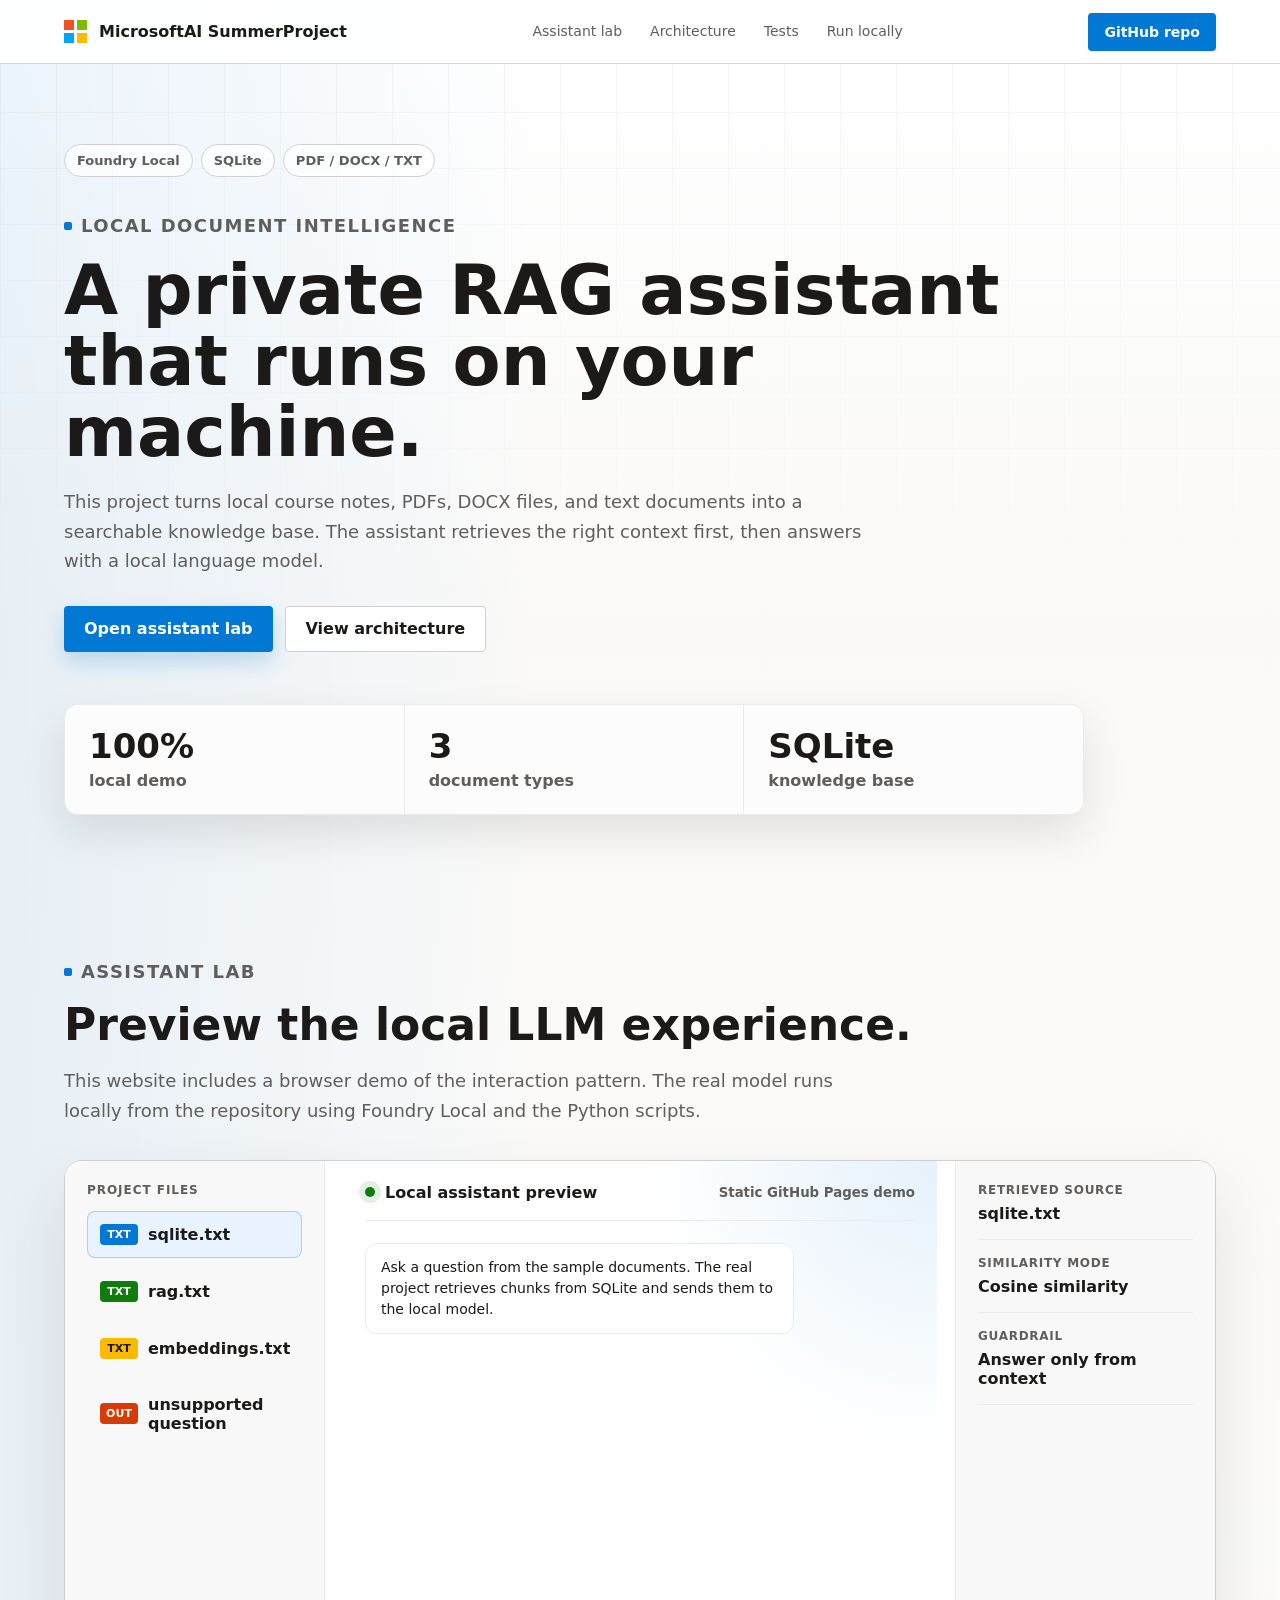
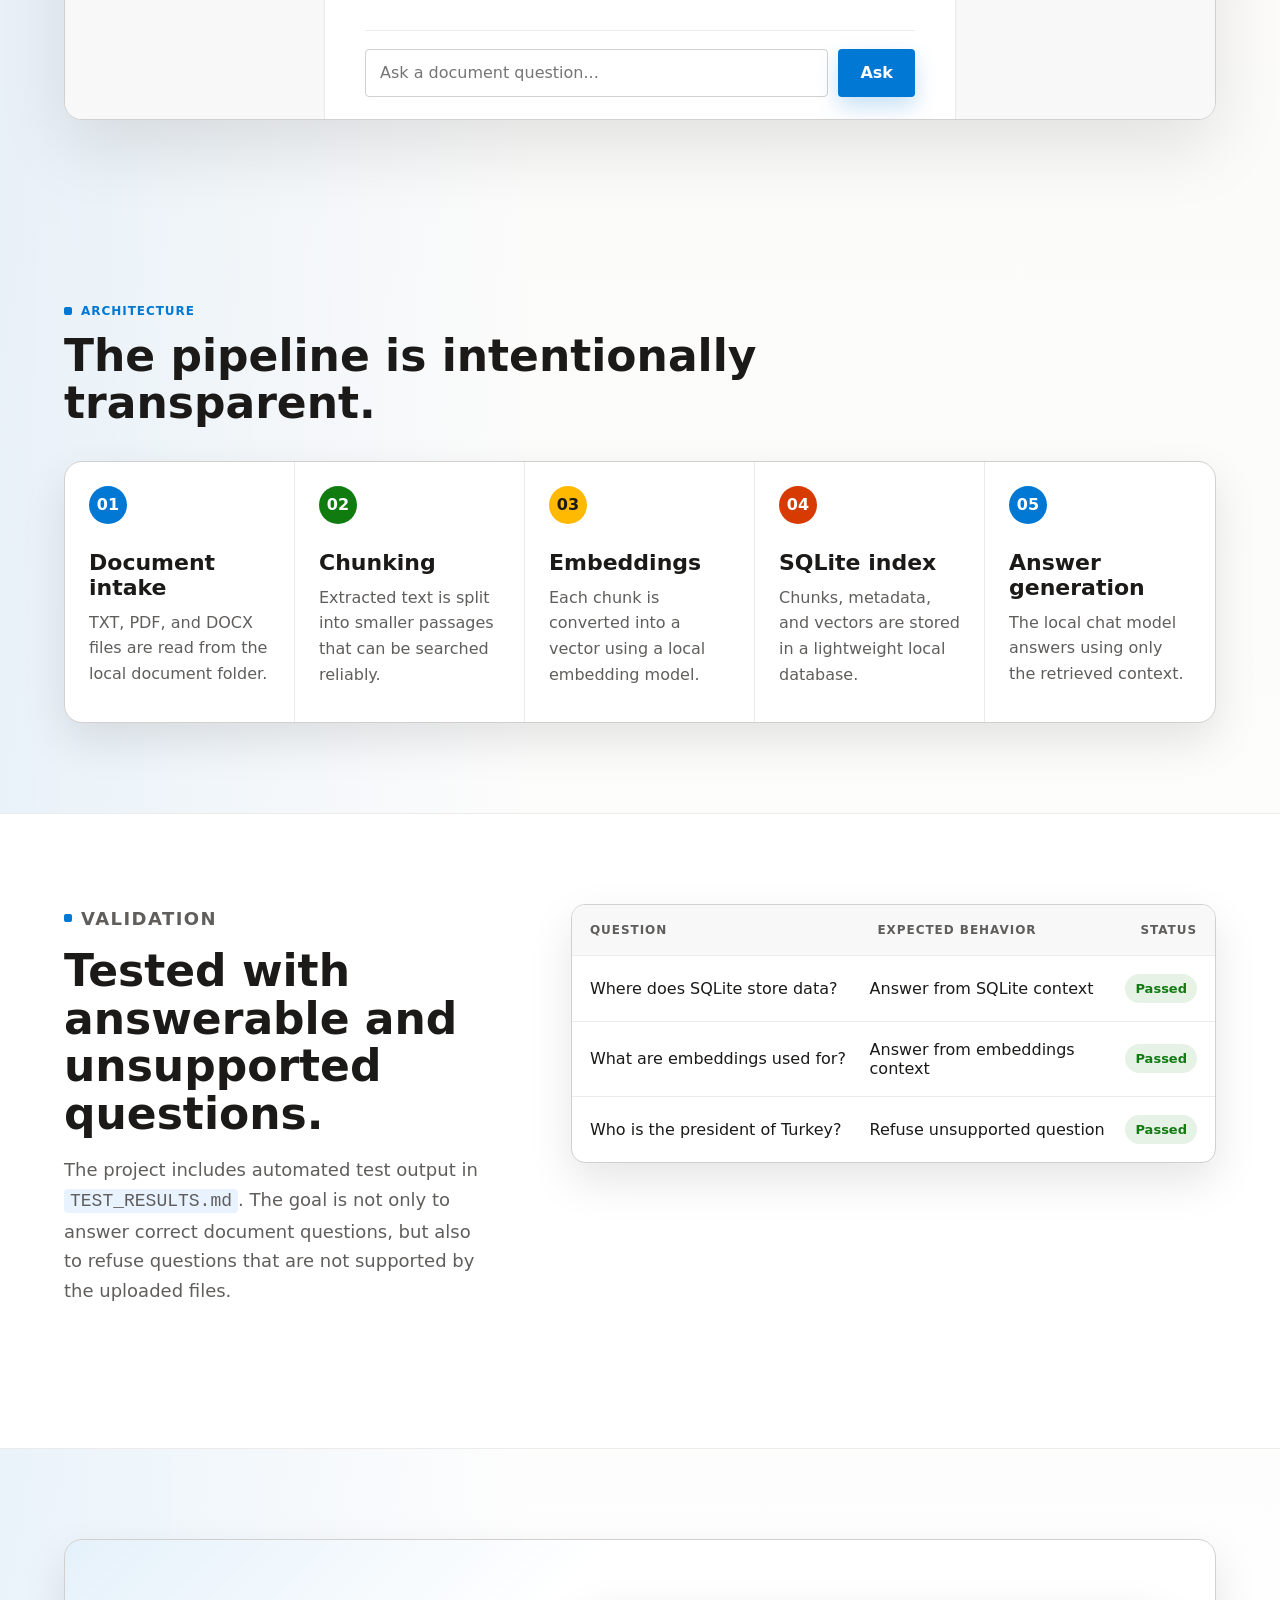
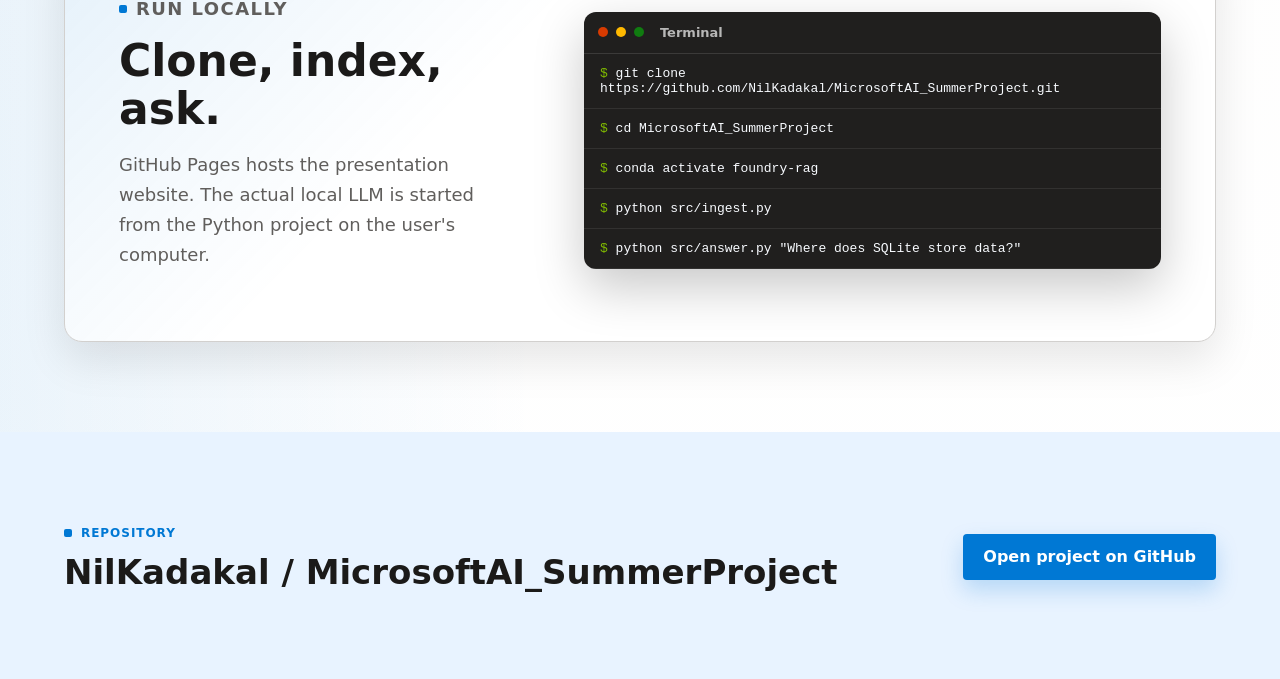
==== commit 9ad59bc5: "Redesign project website" ====
--- a/website/index.html
+++ b/website/index.html
@@ -3,198 +3,230 @@
 <head>
     <meta charset="UTF-8">
     <meta name="viewport" content="width=device-width, initial-scale=1.0">
-    <title>MicrosoftAI SummerProject | Local RAG Assistant</title>
-    <meta name="description" content="A Microsoft-inspired local RAG assistant built with Foundry Local, Python, SQLite, PDF/DOCX ingestion, and local language models.">
+    <title>MicrosoftAI SummerProject</title>
+    <meta name="description" content="A Microsoft-inspired project website for a local RAG assistant built with Foundry Local, Python, SQLite, PDF/DOCX support, and local LLM answering.">
     <link rel="stylesheet" href="styles.css">
 </head>
 <body>
-    <header class="site-header">
+    <header class="topbar">
         <a class="brand" href="#top" aria-label="MicrosoftAI SummerProject home">
-            <span class="ms-logo" aria-hidden="true">
+            <span class="ms-mark" aria-hidden="true">
                 <span></span><span></span><span></span><span></span>
             </span>
             <span>MicrosoftAI SummerProject</span>
         </a>
 
-        <nav class="nav-links" aria-label="Primary navigation">
-            <a href="#overview">Overview</a>
-            <a href="#assistant">Assistant</a>
-            <a href="#pipeline">Pipeline</a>
-            <a href="#github">GitHub</a>
+        <nav class="topnav" aria-label="Primary navigation">
+            <a href="#assistant">Assistant lab</a>
+            <a href="#architecture">Architecture</a>
+            <a href="#tests">Tests</a>
+            <a href="#run">Run locally</a>
         </nav>
 
-        <a class="header-button" href="https://github.com/NilKadakal/MicrosoftAI_SummerProject" target="_blank" rel="noreferrer">View repo</a>
+        <a class="repo-link" href="https://github.com/NilKadakal/MicrosoftAI_SummerProject" target="_blank" rel="noreferrer">GitHub repo</a>
     </header>
 
     <main id="top">
         <section class="hero">
-            <div class="hero-copy reveal">
-                <p class="eyebrow">Microsoft Foundry Local RAG</p>
-                <h1>Ask your documents locally with a grounded AI assistant.</h1>
-                <p class="hero-text">
-                    A local Retrieval-Augmented Generation project that reads TXT, PDF, and DOCX files, stores searchable chunks in SQLite, retrieves relevant context, and answers using a local language model.
+            <div class="hero-kicker reveal">
+                <span>Foundry Local</span>
+                <span>SQLite</span>
+                <span>PDF / DOCX / TXT</span>
+            </div>
+
+            <div class="hero-main reveal">
+                <p class="section-label">Local document intelligence</p>
+                <h1>A private RAG assistant that runs on your machine.</h1>
+                <p>
+                    This project turns local course notes, PDFs, DOCX files, and text documents into a searchable knowledge base. The assistant retrieves the right context first, then answers with a local language model.
                 </p>
                 <div class="hero-actions">
-                    <a class="primary-button" href="#assistant">Try the assistant preview</a>
-                    <a class="secondary-button" href="https://github.com/NilKadakal/MicrosoftAI_SummerProject" target="_blank" rel="noreferrer">Open GitHub</a>
-                </div>
-            </div>
-
-            <div class="hero-panel reveal" aria-label="Local RAG assistant interface preview">
-                <div class="window-card">
-                    <div class="window-top">
+                    <a class="primary-button" href="#assistant">Open assistant lab</a>
+                    <a class="secondary-button" href="#architecture">View architecture</a>
+                </div>
+            </div>
+
+            <div class="hero-metrics reveal" aria-label="Project highlights">
+                <div>
+                    <strong>100%</strong>
+                    <span>local demo</span>
+                </div>
+                <div>
+                    <strong>3</strong>
+                    <span>document types</span>
+                </div>
+                <div>
+                    <strong>SQLite</strong>
+                    <span>knowledge base</span>
+                </div>
+            </div>
+        </section>
+
+        <section id="assistant" class="workspace-section">
+            <div class="workspace-heading reveal">
+                <p class="section-label">Assistant lab</p>
+                <h2>Preview the local LLM experience.</h2>
+                <p>
+                    This website includes a browser demo of the interaction pattern. The real model runs locally from the repository using Foundry Local and the Python scripts.
+                </p>
+            </div>
+
+            <div class="workbench reveal">
+                <aside class="workbench-sidebar">
+                    <div class="sidebar-title">Project files</div>
+                    <button class="file-row active" data-fill="Where does SQLite store data?">
+                        <span class="file-type blue">TXT</span>
+                        sqlite.txt
+                    </button>
+                    <button class="file-row" data-fill="What does RAG stand for?">
+                        <span class="file-type green">TXT</span>
+                        rag.txt
+                    </button>
+                    <button class="file-row" data-fill="What are embeddings used for?">
+                        <span class="file-type yellow">TXT</span>
+                        embeddings.txt
+                    </button>
+                    <button class="file-row" data-fill="Who is the president of Turkey?">
+                        <span class="file-type red">OUT</span>
+                        unsupported question
+                    </button>
+                </aside>
+
+                <section class="chat-lab" aria-label="Assistant preview">
+                    <div class="lab-header">
+                        <div>
+                            <span class="live-dot"></span>
+                            <strong>Local assistant preview</strong>
+                        </div>
+                        <small>Static GitHub Pages demo</small>
+                    </div>
+
+                    <div class="chat-window" id="chatWindow">
+                        <div class="message assistant-message">
+                            Ask a question from the sample documents. The real project retrieves chunks from SQLite and sends them to the local model.
+                        </div>
+                    </div>
+
+                    <form class="ask-form" id="askForm">
+                        <input id="questionInput" type="text" placeholder="Ask a document question..." autocomplete="off">
+                        <button type="submit">Ask</button>
+                    </form>
+                </section>
+
+                <aside class="context-panel">
+                    <div class="context-block">
+                        <span>Retrieved source</span>
+                        <strong id="sourceName">sqlite.txt</strong>
+                    </div>
+                    <div class="context-block">
+                        <span>Similarity mode</span>
+                        <strong>Cosine similarity</strong>
+                    </div>
+                    <div class="context-block">
+                        <span>Guardrail</span>
+                        <strong>Answer only from context</strong>
+                    </div>
+                </aside>
+            </div>
+        </section>
+
+        <section id="architecture" class="architecture-section">
+            <div class="section-heading reveal">
+                <p class="section-label">Architecture</p>
+                <h2>The pipeline is intentionally transparent.</h2>
+            </div>
+
+            <div class="architecture-map reveal">
+                <article>
+                    <span>01</span>
+                    <h3>Document intake</h3>
+                    <p>TXT, PDF, and DOCX files are read from the local document folder.</p>
+                </article>
+                <article>
+                    <span>02</span>
+                    <h3>Chunking</h3>
+                    <p>Extracted text is split into smaller passages that can be searched reliably.</p>
+                </article>
+                <article>
+                    <span>03</span>
+                    <h3>Embeddings</h3>
+                    <p>Each chunk is converted into a vector using a local embedding model.</p>
+                </article>
+                <article>
+                    <span>04</span>
+                    <h3>SQLite index</h3>
+                    <p>Chunks, metadata, and vectors are stored in a lightweight local database.</p>
+                </article>
+                <article>
+                    <span>05</span>
+                    <h3>Answer generation</h3>
+                    <p>The local chat model answers using only the retrieved context.</p>
+                </article>
+            </div>
+        </section>
+
+        <section id="tests" class="tests-section">
+            <div class="tests-copy reveal">
+                <p class="section-label">Validation</p>
+                <h2>Tested with answerable and unsupported questions.</h2>
+                <p>
+                    The project includes automated test output in <code>TEST_RESULTS.md</code>. The goal is not only to answer correct document questions, but also to refuse questions that are not supported by the uploaded files.
+                </p>
+            </div>
+
+            <div class="test-table reveal" role="table" aria-label="RAG test results">
+                <div class="table-row table-head" role="row">
+                    <span>Question</span>
+                    <span>Expected behavior</span>
+                    <span>Status</span>
+                </div>
+                <div class="table-row" role="row">
+                    <span>Where does SQLite store data?</span>
+                    <span>Answer from SQLite context</span>
+                    <strong class="pass">Passed</strong>
+                </div>
+                <div class="table-row" role="row">
+                    <span>What are embeddings used for?</span>
+                    <span>Answer from embeddings context</span>
+                    <strong class="pass">Passed</strong>
+                </div>
+                <div class="table-row" role="row">
+                    <span>Who is the president of Turkey?</span>
+                    <span>Refuse unsupported question</span>
+                    <strong class="pass">Passed</strong>
+                </div>
+            </div>
+        </section>
+
+        <section id="run" class="run-section">
+            <div class="run-card reveal">
+                <div>
+                    <p class="section-label">Run locally</p>
+                    <h2>Clone, index, ask.</h2>
+                    <p>
+                        GitHub Pages hosts the presentation website. The actual local LLM is started from the Python project on the user's computer.
+                    </p>
+                </div>
+                <div class="terminal-card" aria-label="Local run commands">
+                    <div class="terminal-top">
                         <span></span><span></span><span></span>
-                        <strong>local-rag-assistant</strong>
-                    </div>
-                    <div class="assistant-preview">
-                        <div class="document-stack">
-                            <p>Documents</p>
-                            <div class="doc-chip blue">syllabus.pdf</div>
-                            <div class="doc-chip green">notes.docx</div>
-                            <div class="doc-chip yellow">rag.txt</div>
-                        </div>
-                        <div class="flow-stack">
-                            <span>Upload</span>
-                            <span>Chunk</span>
-                            <span>Embed</span>
-                            <span>Answer</span>
-                        </div>
-                        <div class="answer-card">
-                            <p>User question</p>
-                            <strong>Where does SQLite store data?</strong>
-                            <div class="answer-lines">
-                                <span></span>
-                                <span></span>
-                                <span></span>
-                            </div>
-                            <small>Source: sqlite.txt</small>
-                        </div>
-                    </div>
-                </div>
-            </div>
-        </section>
-
-        <section id="overview" class="overview-section">
-            <div class="section-heading reveal">
-                <p class="eyebrow">Project overview</p>
-                <h2>Built as a complete local RAG workflow.</h2>
-                <p>
-                    This project is not only a chatbot interface. It includes document ingestion, embeddings, local database storage, context retrieval, guarded answering, automated tests, and a presentation website.
-                </p>
-            </div>
-
-            <div class="stats-grid">
-                <article class="stat-card reveal">
-                    <span class="accent blue-bg"></span>
-                    <h3>Local models</h3>
-                    <p>Uses Foundry Local models for embeddings and chat generation on the user's machine.</p>
-                </article>
-                <article class="stat-card reveal">
-                    <span class="accent green-bg"></span>
-                    <h3>Document Q&A</h3>
-                    <p>Supports TXT, PDF, and DOCX files for local document-based question answering.</p>
-                </article>
-                <article class="stat-card reveal">
-                    <span class="accent yellow-bg"></span>
-                    <h3>SQLite storage</h3>
-                    <p>Stores chunks and embeddings in a lightweight local SQLite database.</p>
-                </article>
-                <article class="stat-card reveal">
-                    <span class="accent red-bg"></span>
-                    <h3>Grounded answers</h3>
-                    <p>Refuses unsupported questions when the answer is not found in the provided documents.</p>
-                </article>
-            </div>
-        </section>
-
-        <section id="assistant" class="assistant-section">
-            <div class="assistant-copy reveal">
-                <p class="eyebrow">Local LLM area</p>
-                <h2>Run the assistant locally, then ask document questions.</h2>
-                <p>
-                    GitHub Pages can show the interface, but the actual local LLM runs on your computer. Clone the repository, install the dependencies, build the document database, and start asking questions from the terminal or local app.
-                </p>
-                <div class="command-card">
-                    <span>Run locally</span>
+                        <strong>Terminal</strong>
+                    </div>
+                    <code>git clone https://github.com/NilKadakal/MicrosoftAI_SummerProject.git</code>
+                    <code>cd MicrosoftAI_SummerProject</code>
                     <code>conda activate foundry-rag</code>
                     <code>python src/ingest.py</code>
                     <code>python src/answer.py "Where does SQLite store data?"</code>
                 </div>
             </div>
-
-            <div class="demo-card reveal">
-                <div class="demo-header">
-                    <span class="status-dot"></span>
-                    <strong>Assistant preview</strong>
-                    <small>Static website demo</small>
-                </div>
-                <div class="chat-box" id="chatBox">
-                    <div class="message assistant-message">
-                        Upload local documents in the project, then ask a question. Try one of the sample questions below.
-                    </div>
-                </div>
-                <form class="question-form" id="questionForm">
-                    <input id="questionInput" type="text" placeholder="Ask about SQLite, RAG, embeddings, or unsupported topics..." autocomplete="off">
-                    <button type="submit">Ask</button>
-                </form>
-                <div class="sample-row">
-                    <button data-question="Where does SQLite store data?">SQLite</button>
-                    <button data-question="What does RAG stand for?">RAG</button>
-                    <button data-question="Who is the president of Turkey?">Unsupported</button>
-                </div>
-            </div>
-        </section>
-
-        <section id="pipeline" class="pipeline-section">
-            <div class="section-heading reveal">
-                <p class="eyebrow">Pipeline</p>
-                <h2>From files to reliable answers.</h2>
-            </div>
-
-            <div class="timeline">
-                <article class="timeline-item reveal">
-                    <span>01</span>
-                    <h3>Read documents</h3>
-                    <p>The project loads local TXT, PDF, and DOCX files from the document folder.</p>
-                </article>
-                <article class="timeline-item reveal">
-                    <span>02</span>
-                    <h3>Create embeddings</h3>
-                    <p>Each chunk is converted into a numerical vector using the local embedding model.</p>
-                </article>
-                <article class="timeline-item reveal">
-                    <span>03</span>
-                    <h3>Retrieve context</h3>
-                    <p>The user question is matched with the most relevant document chunks.</p>
-                </article>
-                <article class="timeline-item reveal">
-                    <span>04</span>
-                    <h3>Answer safely</h3>
-                    <p>The local chat model answers only from retrieved context and avoids outside knowledge.</p>
-                </article>
-            </div>
-        </section>
-
-        <section id="github" class="github-section reveal">
+        </section>
+
+        <section class="github-strip reveal">
             <div>
-                <p class="eyebrow">Repository</p>
-                <h2>Explore the implementation.</h2>
-                <p>
-                    The GitHub repository contains the source code, README, test results, document ingestion scripts, retrieval logic, answer generation, and this website.
-                </p>
-                <a class="primary-button" href="https://github.com/NilKadakal/MicrosoftAI_SummerProject" target="_blank" rel="noreferrer">Go to repository</a>
-            </div>
-            <a class="repo-card" href="https://github.com/NilKadakal/MicrosoftAI_SummerProject" target="_blank" rel="noreferrer" aria-label="Open GitHub repository">
-                <span class="repo-colors">
-                    <span class="blue-bg"></span>
-                    <span class="green-bg"></span>
-                    <span class="yellow-bg"></span>
-                    <span class="red-bg"></span>
-                </span>
-                <strong>NilKadakal / MicrosoftAI_SummerProject</strong>
-                <p>Local RAG Assistant with Foundry Local, Python, SQLite, PDF/DOCX support, tests, and a Microsoft-inspired website.</p>
-                <em>github.com/NilKadakal/MicrosoftAI_SummerProject</em>
-            </a>
+                <p class="section-label">Repository</p>
+                <h2>NilKadakal / MicrosoftAI_SummerProject</h2>
+            </div>
+            <a class="primary-button" href="https://github.com/NilKadakal/MicrosoftAI_SummerProject" target="_blank" rel="noreferrer">Open project on GitHub</a>
         </section>
     </main>
 
--- a/website/styles.css
+++ b/website/styles.css
@@ -1,19 +1,18 @@
 :root {
-    --ms-blue: #0078d4;
-    --ms-blue-dark: #005a9e;
-    --ms-blue-soft: #e8f3ff;
-    --ms-green: #107c10;
-    --ms-yellow: #ffb900;
-    --ms-red: #d83b01;
+    --blue: #0078d4;
+    --blue-dark: #005a9e;
+    --blue-soft: #e8f3ff;
+    --green: #107c10;
+    --yellow: #ffb900;
+    --red: #d83b01;
     --ink: #1b1a19;
-    --ink-soft: #323130;
+    --ink-2: #323130;
     --muted: #605e5c;
     --line: #edebe9;
     --line-strong: #d2d0ce;
+    --canvas: #faf9f8;
     --paper: #ffffff;
-    --canvas: #faf9f8;
-    --shadow: 0 20px 55px rgba(0, 0, 0, 0.10);
-    --blue-shadow: 0 26px 75px rgba(0, 120, 212, 0.18);
+    --shadow: 0 18px 44px rgba(0, 0, 0, 0.10);
 }
 
 * {
@@ -28,9 +27,8 @@
     margin: 0;
     color: var(--ink);
     background:
-        radial-gradient(circle at 8% 8%, rgba(0, 120, 212, 0.17), transparent 28rem),
-        radial-gradient(circle at 92% 12%, rgba(255, 185, 0, 0.13), transparent 24rem),
-        linear-gradient(180deg, #ffffff 0%, var(--canvas) 44%, #ffffff 100%);
+        linear-gradient(90deg, rgba(0, 120, 212, 0.08), transparent 42%),
+        linear-gradient(180deg, #ffffff 0, var(--canvas) 620px, #ffffff 100%);
     font-family: "Segoe UI", system-ui, -apple-system, BlinkMacSystemFont, sans-serif;
     -webkit-font-smoothing: antialiased;
 }
@@ -41,10 +39,10 @@
     inset: 0;
     z-index: -1;
     background-image:
-        linear-gradient(rgba(0, 120, 212, 0.045) 1px, transparent 1px),
-        linear-gradient(90deg, rgba(0, 120, 212, 0.045) 1px, transparent 1px);
-    background-size: 44px 44px;
-    mask-image: linear-gradient(180deg, black, transparent 78%);
+        linear-gradient(rgba(96, 94, 92, 0.06) 1px, transparent 1px),
+        linear-gradient(90deg, rgba(96, 94, 92, 0.06) 1px, transparent 1px);
+    background-size: 56px 56px;
+    mask-image: linear-gradient(180deg, black, transparent 68%);
 }
 
 a {
@@ -57,168 +55,132 @@
     font: inherit;
 }
 
-.site-header {
-    position: fixed;
+.topbar {
+    position: sticky;
     top: 0;
-    left: 0;
-    right: 0;
     z-index: 20;
-    height: 72px;
-    display: flex;
-    align-items: center;
-    justify-content: space-between;
-    padding: 0 clamp(20px, 5vw, 68px);
-    border-bottom: 1px solid rgba(210, 208, 206, 0.76);
-    background: rgba(255, 255, 255, 0.78);
-    backdrop-filter: blur(22px) saturate(135%);
+    display: grid;
+    grid-template-columns: auto 1fr auto;
+    align-items: center;
+    gap: 28px;
+    min-height: 64px;
+    padding: 0 clamp(20px, 5vw, 72px);
+    border-bottom: 1px solid rgba(210, 208, 206, 0.86);
+    background: rgba(255, 255, 255, 0.86);
+    backdrop-filter: blur(18px);
 }
 
 .brand,
-.nav-links,
+.topnav,
+.hero-kicker,
 .hero-actions,
-.repo-colors,
-.sample-row {
+.lab-header,
+.repo-link {
     display: flex;
     align-items: center;
 }
 
 .brand {
     gap: 12px;
-    color: var(--ink);
-    font-size: 15px;
     font-weight: 700;
 }
 
-.ms-logo {
-    display: grid;
-    grid-template-columns: repeat(2, 11px);
+.ms-mark {
+    display: grid;
+    grid-template-columns: repeat(2, 10px);
     gap: 3px;
 }
 
-.ms-logo span {
-    width: 11px;
-    height: 11px;
-    display: block;
-}
-
-.ms-logo span:nth-child(1) {
+.ms-mark span {
+    width: 10px;
+    height: 10px;
+}
+
+.ms-mark span:nth-child(1) {
     background: #f25022;
 }
 
-.ms-logo span:nth-child(2) {
+.ms-mark span:nth-child(2) {
     background: #7fba00;
 }
 
-.ms-logo span:nth-child(3) {
+.ms-mark span:nth-child(3) {
     background: #00a4ef;
 }
 
-.ms-logo span:nth-child(4) {
+.ms-mark span:nth-child(4) {
     background: #ffb900;
 }
 
-.nav-links {
-    gap: 30px;
+.topnav {
+    justify-content: center;
+    gap: 28px;
     color: var(--muted);
     font-size: 14px;
 }
 
-.nav-links a {
-    position: relative;
-    padding: 26px 0;
-}
-
-.nav-links a::after {
-    content: "";
-    position: absolute;
-    left: 0;
-    right: 0;
-    bottom: 17px;
-    height: 2px;
-    border-radius: 999px;
-    background: var(--ms-blue);
-    transform: scaleX(0);
-    transform-origin: left;
-    transition: transform 0.2s ease;
-}
-
-.nav-links a:hover {
-    color: var(--ink);
-}
-
-.nav-links a:hover::after {
-    transform: scaleX(1);
-}
-
-.header-button,
-.primary-button,
-.secondary-button,
-.question-form button,
-.sample-row button {
-    border: 0;
-    cursor: pointer;
-    transition: transform 0.2s ease, box-shadow 0.2s ease, background 0.2s ease, border-color 0.2s ease;
-}
-
-.header-button {
-    display: inline-flex;
-    align-items: center;
-    justify-content: center;
-    min-height: 40px;
-    padding: 0 18px;
+.topnav a {
+    padding: 22px 0;
+    border-bottom: 2px solid transparent;
+}
+
+.topnav a:hover {
+    color: var(--blue);
+    border-color: var(--blue);
+}
+
+.repo-link {
+    min-height: 38px;
+    padding: 0 16px;
     border-radius: 4px;
     color: #ffffff;
-    background: var(--ms-blue);
+    background: var(--blue);
     font-size: 14px;
     font-weight: 700;
-    box-shadow: 0 10px 22px rgba(0, 120, 212, 0.22);
-}
-
-.header-button:hover,
-.primary-button:hover,
-.question-form button:hover {
-    background: var(--ms-blue-dark);
-    box-shadow: 0 12px 30px rgba(0, 120, 212, 0.28);
-    transform: translateY(-2px);
 }
 
 .hero {
-    min-height: 100svh;
-    display: grid;
-    grid-template-columns: minmax(0, 0.92fr) minmax(420px, 1.08fr);
-    gap: clamp(36px, 6vw, 92px);
-    align-items: center;
-    padding: 128px clamp(20px, 5vw, 68px) 76px;
-    overflow: hidden;
-}
-
-.hero-copy {
-    max-width: 780px;
-}
-
-.eyebrow {
+    padding: 80px clamp(20px, 5vw, 72px) 52px;
+}
+
+.hero-kicker {
+    gap: 8px;
+    flex-wrap: wrap;
+    margin-bottom: 34px;
+}
+
+.hero-kicker span {
+    padding: 8px 12px;
+    border: 1px solid var(--line-strong);
+    border-radius: 999px;
+    color: var(--muted);
+    background: rgba(255, 255, 255, 0.72);
+    font-size: 13px;
+    font-weight: 700;
+}
+
+.hero-main {
+    max-width: 1040px;
+}
+
+.section-label {
     display: inline-flex;
     align-items: center;
     gap: 9px;
-    margin: 0 0 18px;
-    color: var(--ms-blue);
+    margin: 0 0 14px;
+    color: var(--blue);
     font-size: 12px;
     font-weight: 800;
     letter-spacing: 0.08em;
     text-transform: uppercase;
 }
 
-.eyebrow::before {
+.section-label::before {
     content: "";
     width: 8px;
     height: 8px;
     border-radius: 2px;
-    background: var(--ms-blue);
-    box-shadow:
-        12px 0 0 var(--ms-green),
-        0 12px 0 var(--ms-yellow),
-        12px 12px 0 var(--ms-red);
-    transform: translateY(-6px);
+    background: var(--blue);
 }
 
 h1,
@@ -229,40 +191,43 @@
 }
 
 h1 {
+    max-width: 1040px;
     margin: 0;
-    max-width: 800px;
-    font-size: 72px;
-    line-height: 0.99;
-    font-weight: 750;
+    font-size: 70px;
+    line-height: 1.02;
+    font-weight: 760;
 }
 
 h2 {
     margin: 0;
-    font-size: 52px;
-    line-height: 1.06;
+    font-size: 44px;
+    line-height: 1.08;
     font-weight: 730;
 }
 
-.hero-text,
-.section-heading p,
-.assistant-copy p,
-.github-section p,
-.repo-card p {
+.hero-main p,
+.workspace-heading p,
+.tests-copy p,
+.run-card p {
+    max-width: 820px;
     color: var(--muted);
     font-size: 18px;
     line-height: 1.65;
 }
 
-.hero-text {
-    max-width: 660px;
-    margin: 24px 0 0;
-    font-size: 19px;
-}
-
 .hero-actions {
-    gap: 14px;
-    margin-top: 34px;
+    gap: 12px;
     flex-wrap: wrap;
+    margin-top: 30px;
+}
+
+.primary-button,
+.secondary-button,
+.ask-form button,
+.file-row {
+    border: 0;
+    cursor: pointer;
+    transition: transform 0.18s ease, box-shadow 0.18s ease, background 0.18s ease, border-color 0.18s ease;
 }
 
 .primary-button,
@@ -270,426 +235,212 @@
     display: inline-flex;
     align-items: center;
     justify-content: center;
-    min-height: 48px;
-    padding: 0 22px;
+    min-height: 46px;
+    padding: 0 20px;
     border-radius: 4px;
-    font-size: 15px;
-    font-weight: 700;
-}
-
-.primary-button {
+    font-weight: 750;
+}
+
+.primary-button,
+.ask-form button {
     color: #ffffff;
-    background: var(--ms-blue);
-    box-shadow: 0 12px 28px rgba(0, 120, 212, 0.22);
+    background: var(--blue);
+    box-shadow: 0 10px 22px rgba(0, 120, 212, 0.22);
+}
+
+.primary-button:hover,
+.ask-form button:hover,
+.repo-link:hover {
+    background: var(--blue-dark);
+    transform: translateY(-2px);
 }
 
 .secondary-button {
-    color: var(--ink);
     border: 1px solid var(--line-strong);
-    background: rgba(255, 255, 255, 0.78);
-}
-
-.secondary-button:hover,
-.sample-row button:hover {
-    border-color: var(--ms-blue);
+    background: #ffffff;
+}
+
+.secondary-button:hover {
+    border-color: var(--blue);
     box-shadow: 0 10px 24px rgba(0, 0, 0, 0.08);
     transform: translateY(-2px);
 }
 
-.hero-panel {
-    position: relative;
-    min-height: 560px;
-    display: grid;
-    place-items: center;
-}
-
-.hero-panel::before,
-.hero-panel::after {
-    content: "";
-    position: absolute;
-    border-radius: 999px;
-    pointer-events: none;
-}
-
-.hero-panel::before {
-    width: 520px;
-    height: 520px;
-    background:
-        radial-gradient(circle, rgba(0, 120, 212, 0.25), transparent 62%),
-        conic-gradient(from 210deg, rgba(0, 120, 212, 0.18), rgba(16, 124, 16, 0.16), rgba(255, 185, 0, 0.16), rgba(216, 59, 1, 0.13), rgba(0, 120, 212, 0.18));
-    filter: blur(10px);
-}
-
-.hero-panel::after {
-    inset: 58px 18px 18px;
-    border: 1px solid rgba(0, 120, 212, 0.13);
-    background-image:
-        linear-gradient(90deg, rgba(0, 120, 212, 0.13) 1px, transparent 1px),
-        linear-gradient(180deg, rgba(0, 120, 212, 0.10) 1px, transparent 1px);
-    background-size: 38px 38px;
-    mask-image: linear-gradient(90deg, transparent, black 16%, black 84%, transparent);
-    opacity: 0.56;
-}
-
-.window-card {
-    position: relative;
-    z-index: 1;
-    width: min(100%, 720px);
-    border: 1px solid rgba(210, 208, 206, 0.88);
-    border-radius: 18px;
-    overflow: hidden;
-    background: rgba(255, 255, 255, 0.88);
-    box-shadow: var(--blue-shadow);
-    backdrop-filter: blur(20px);
-    animation: floatPreview 6s ease-in-out infinite;
-}
-
-.window-top {
-    height: 48px;
-    display: flex;
-    align-items: center;
-    gap: 9px;
-    padding: 0 18px;
-    border-bottom: 1px solid var(--line);
-    background: linear-gradient(180deg, #ffffff, #f8fbff);
-}
-
-.window-top span {
-    width: 10px;
-    height: 10px;
-    border-radius: 50%;
-}
-
-.window-top span:nth-child(1) {
-    background: var(--ms-red);
-}
-
-.window-top span:nth-child(2) {
-    background: var(--ms-yellow);
-}
-
-.window-top span:nth-child(3) {
-    background: var(--ms-green);
-}
-
-.window-top strong {
-    margin-left: 8px;
-    color: var(--muted);
-    font-size: 13px;
-}
-
-.assistant-preview {
-    display: grid;
-    grid-template-columns: 1fr 120px 1.25fr;
-    gap: 18px;
-    padding: 24px;
-}
-
-.document-stack,
-.answer-card {
-    min-height: 320px;
-    padding: 18px;
+.hero-metrics {
+    max-width: 1020px;
+    display: grid;
+    grid-template-columns: repeat(3, 1fr);
+    gap: 1px;
+    margin-top: 52px;
     border: 1px solid var(--line);
     border-radius: 14px;
+    overflow: hidden;
+    background: var(--line);
+    box-shadow: var(--shadow);
+}
+
+.hero-metrics div {
+    padding: 24px;
+    background: rgba(255, 255, 255, 0.88);
+}
+
+.hero-metrics strong {
+    display: block;
+    font-size: 34px;
+    line-height: 1;
+}
+
+.hero-metrics span {
+    display: block;
+    margin-top: 8px;
+    color: var(--muted);
+    font-weight: 700;
+}
+
+.workspace-section,
+.architecture-section,
+.tests-section,
+.run-section,
+.github-strip {
+    padding: 90px clamp(20px, 5vw, 72px);
+}
+
+.workspace-heading,
+.section-heading,
+.tests-copy {
+    max-width: 860px;
+    margin-bottom: 34px;
+}
+
+.workbench {
+    display: grid;
+    grid-template-columns: 260px minmax(0, 1fr) 260px;
+    gap: 18px;
+    min-height: 560px;
+    border: 1px solid var(--line-strong);
+    border-radius: 18px;
     background: #ffffff;
-    box-shadow: 0 10px 28px rgba(0, 0, 0, 0.05);
-}
-
-.document-stack p,
-.answer-card p {
-    margin: 0 0 14px;
-    color: var(--muted);
-    font-size: 12px;
-    font-weight: 800;
-    text-transform: uppercase;
-}
-
-.doc-chip {
-    margin-bottom: 12px;
-    padding: 12px;
-    border: 1px solid var(--line);
-    border-radius: 10px;
-    background: #fbfdff;
-    font-size: 14px;
-    font-weight: 700;
-    box-shadow: 0 5px 16px rgba(0, 0, 0, 0.04);
-    animation: chipPulse 4.5s ease-in-out infinite;
-}
-
-.doc-chip.green {
-    animation-delay: 0.5s;
-}
-
-.doc-chip.yellow {
-    animation-delay: 1s;
-}
-
-.doc-chip::before {
-    content: "";
-    display: inline-block;
-    width: 14px;
-    height: 18px;
-    margin-right: 10px;
-    border-radius: 3px;
-    vertical-align: middle;
-}
-
-.doc-chip.blue::before {
-    background: var(--ms-blue);
-}
-
-.doc-chip.green::before {
-    background: var(--ms-green);
-}
-
-.doc-chip.yellow::before {
-    background: var(--ms-yellow);
-}
-
-.flow-stack {
-    position: relative;
-    display: grid;
-    align-content: center;
-    gap: 18px;
-    justify-items: center;
-}
-
-.flow-stack::before {
-    content: "";
-    position: absolute;
-    top: 44px;
-    bottom: 44px;
-    width: 2px;
-    background: linear-gradient(180deg, var(--ms-blue), var(--ms-green), var(--ms-yellow), var(--ms-red));
-    opacity: 0.72;
-}
-
-.flow-stack span {
-    position: relative;
-    z-index: 1;
-    width: 86px;
-    padding: 8px 0;
-    border: 1px solid var(--line);
-    border-radius: 999px;
-    background: #ffffff;
-    color: var(--muted);
-    text-align: center;
-    font-size: 12px;
-    font-weight: 800;
-    box-shadow: 0 8px 20px rgba(0, 0, 0, 0.05);
-}
-
-.flow-stack span:first-child {
-    color: #ffffff;
-    border-color: var(--ms-blue);
-    background: var(--ms-blue);
-}
-
-.answer-card strong {
-    display: inline-flex;
-    padding: 10px 12px;
-    border-radius: 8px;
-    color: #ffffff;
-    background: var(--ink-soft);
-    font-size: 13px;
-}
-
-.answer-lines {
-    margin-top: 18px;
-    display: grid;
-    gap: 10px;
-}
-
-.answer-lines span {
-    display: block;
-    height: 12px;
-    border-radius: 999px;
-    background: linear-gradient(90deg, #cfe8ff, #eff6ff);
-    animation: answerLoad 2.8s ease-in-out infinite;
-}
-
-.answer-lines span:nth-child(1) {
-    width: 92%;
-}
-
-.answer-lines span:nth-child(2) {
-    width: 72%;
-    animation-delay: 0.2s;
-}
-
-.answer-lines span:nth-child(3) {
-    width: 54%;
-    animation-delay: 0.4s;
-}
-
-.answer-card small {
-    display: block;
-    margin-top: 24px;
-    padding-top: 18px;
-    border-top: 1px solid var(--line);
-    color: var(--muted);
-    font-weight: 700;
-}
-
-.overview-section,
-.assistant-section,
-.pipeline-section,
-.github-section {
-    padding: 96px clamp(20px, 5vw, 68px);
-}
-
-.section-heading {
-    max-width: 820px;
-}
-
-.stats-grid {
-    margin-top: 48px;
-    display: grid;
-    grid-template-columns: repeat(4, 1fr);
-    gap: 18px;
-}
-
-.stat-card,
-.timeline-item,
-.demo-card,
-.command-card,
-.repo-card {
-    border: 1px solid var(--line);
-    border-radius: 14px;
-    background: rgba(255, 255, 255, 0.82);
-    box-shadow: 0 12px 34px rgba(0, 0, 0, 0.06);
-}
-
-.stat-card {
-    min-height: 216px;
-    padding: 24px;
-    transition: transform 0.22s ease, box-shadow 0.22s ease, border-color 0.22s ease;
-}
-
-.stat-card:hover,
-.timeline-item:hover,
-.repo-card:hover {
-    transform: translateY(-4px);
-    border-color: rgba(0, 120, 212, 0.34);
-    box-shadow: 0 18px 44px rgba(0, 120, 212, 0.12);
-}
-
-.accent {
-    display: block;
-    width: 42px;
-    height: 5px;
-    border-radius: 999px;
-}
-
-.blue-bg {
-    background: var(--ms-blue);
-}
-
-.green-bg {
-    background: var(--ms-green);
-}
-
-.yellow-bg {
-    background: var(--ms-yellow);
-}
-
-.red-bg {
-    background: var(--ms-red);
-}
-
-.stat-card h3,
-.timeline-item h3 {
-    margin: 18px 0 10px;
-    font-size: 22px;
-}
-
-.stat-card p,
-.timeline-item p {
-    margin: 0;
-    color: var(--muted);
-    line-height: 1.65;
-}
-
-.assistant-section {
-    display: grid;
-    grid-template-columns: 0.9fr 1.1fr;
-    gap: clamp(34px, 6vw, 88px);
-    align-items: center;
-    border-top: 1px solid var(--line);
-    border-bottom: 1px solid var(--line);
-    background:
-        linear-gradient(135deg, rgba(0, 120, 212, 0.08), transparent 32%),
-        #ffffff;
-}
-
-.command-card {
-    margin-top: 26px;
+    box-shadow: 0 28px 70px rgba(0, 0, 0, 0.10);
+    overflow: hidden;
+}
+
+.workbench-sidebar,
+.context-panel {
     padding: 22px;
-    display: grid;
-    gap: 10px;
-}
-
-.command-card span {
-    color: var(--ms-blue);
+    background: #f8f8f8;
+}
+
+.workbench-sidebar {
+    border-right: 1px solid var(--line);
+}
+
+.context-panel {
+    border-left: 1px solid var(--line);
+}
+
+.sidebar-title {
+    margin-bottom: 14px;
+    color: var(--muted);
     font-size: 12px;
     font-weight: 900;
     letter-spacing: 0.08em;
     text-transform: uppercase;
 }
 
-.command-card code {
-    display: block;
-    padding: 12px 14px;
+.file-row {
+    width: 100%;
+    display: flex;
+    align-items: center;
+    gap: 10px;
+    margin-bottom: 10px;
+    padding: 12px;
+    border: 1px solid transparent;
     border-radius: 8px;
-    color: #f8fbff;
-    background: #201f1e;
-    font-family: "SFMono-Regular", Consolas, "Liberation Mono", monospace;
-    font-size: 13px;
-    overflow-x: auto;
-}
-
-.demo-card {
+    color: var(--ink);
+    background: transparent;
+    text-align: left;
+    font-weight: 700;
+}
+
+.file-row:hover,
+.file-row.active {
+    border-color: rgba(0, 120, 212, 0.28);
+    background: var(--blue-soft);
+}
+
+.file-type {
+    min-width: 38px;
+    padding: 4px 0;
+    border-radius: 4px;
+    color: #ffffff;
+    text-align: center;
+    font-size: 11px;
+    font-weight: 900;
+}
+
+.file-type.blue {
+    background: var(--blue);
+}
+
+.file-type.green {
+    background: var(--green);
+}
+
+.file-type.yellow {
+    color: var(--ink);
+    background: var(--yellow);
+}
+
+.file-type.red {
+    background: var(--red);
+}
+
+.chat-lab {
+    display: grid;
+    grid-template-rows: auto 1fr auto;
     padding: 22px;
-    background: rgba(255, 255, 255, 0.9);
-}
-
-.demo-header {
+    background:
+        radial-gradient(circle at 100% 0, rgba(0, 120, 212, 0.10), transparent 18rem),
+        #ffffff;
+}
+
+.lab-header {
+    justify-content: space-between;
+    gap: 16px;
+    padding-bottom: 18px;
+    border-bottom: 1px solid var(--line);
+}
+
+.lab-header div {
     display: flex;
     align-items: center;
     gap: 10px;
-    margin-bottom: 18px;
-}
-
-.demo-header small {
-    margin-left: auto;
+}
+
+.lab-header small {
     color: var(--muted);
     font-weight: 700;
 }
 
-.status-dot {
+.live-dot {
     width: 10px;
     height: 10px;
     border-radius: 50%;
-    background: var(--ms-green);
+    background: var(--green);
     box-shadow: 0 0 0 6px rgba(16, 124, 16, 0.12);
 }
 
-.chat-box {
-    min-height: 250px;
-    max-height: 360px;
-    display: grid;
+.chat-window {
     align-content: start;
+    display: grid;
     gap: 12px;
-    padding: 18px;
-    border: 1px solid var(--line);
-    border-radius: 12px;
-    background: #fbfdff;
+    padding: 22px 0;
     overflow-y: auto;
 }
 
 .message {
-    max-width: 86%;
-    padding: 12px 14px;
+    max-width: 78%;
+    padding: 13px 15px;
     border-radius: 12px;
     line-height: 1.5;
     font-size: 14px;
@@ -697,26 +448,25 @@
 
 .assistant-message {
     justify-self: start;
-    color: var(--ink);
+    border: 1px solid var(--line);
     background: #ffffff;
-    border: 1px solid var(--line);
 }
 
 .user-message {
     justify-self: end;
     color: #ffffff;
-    background: var(--ms-blue);
-}
-
-.question-form {
+    background: var(--blue);
+}
+
+.ask-form {
     display: grid;
     grid-template-columns: 1fr auto;
     gap: 10px;
-    margin-top: 14px;
-}
-
-.question-form input {
-    width: 100%;
+    padding-top: 18px;
+    border-top: 1px solid var(--line);
+}
+
+.ask-form input {
     min-height: 48px;
     padding: 0 14px;
     border: 1px solid var(--line-strong);
@@ -724,141 +474,236 @@
     outline: none;
 }
 
-.question-form input:focus {
-    border-color: var(--ms-blue);
+.ask-form input:focus {
+    border-color: var(--blue);
     box-shadow: 0 0 0 3px rgba(0, 120, 212, 0.14);
 }
 
-.question-form button {
+.ask-form button {
     min-height: 48px;
-    padding: 0 20px;
+    padding: 0 22px;
     border-radius: 4px;
+    font-weight: 800;
+}
+
+.context-block {
+    padding: 16px 0;
+    border-bottom: 1px solid var(--line);
+}
+
+.context-block:first-child {
+    padding-top: 0;
+}
+
+.context-block span {
+    display: block;
+    color: var(--muted);
+    font-size: 12px;
+    font-weight: 900;
+    letter-spacing: 0.06em;
+    text-transform: uppercase;
+}
+
+.context-block strong {
+    display: block;
+    margin-top: 7px;
+}
+
+.architecture-map {
+    display: grid;
+    grid-template-columns: repeat(5, 1fr);
+    border: 1px solid var(--line-strong);
+    border-radius: 18px;
+    background: #ffffff;
+    overflow: hidden;
+    box-shadow: var(--shadow);
+}
+
+.architecture-map article {
+    min-height: 260px;
+    padding: 24px;
+    border-right: 1px solid var(--line);
+}
+
+.architecture-map article:last-child {
+    border-right: 0;
+}
+
+.architecture-map span {
+    display: inline-flex;
+    align-items: center;
+    justify-content: center;
+    width: 38px;
+    height: 38px;
+    border-radius: 50%;
     color: #ffffff;
-    background: var(--ms-blue);
-    font-weight: 800;
-}
-
-.sample-row {
+    background: var(--blue);
+    font-weight: 900;
+}
+
+.architecture-map article:nth-child(2) span {
+    background: var(--green);
+}
+
+.architecture-map article:nth-child(3) span {
+    color: var(--ink);
+    background: var(--yellow);
+}
+
+.architecture-map article:nth-child(4) span {
+    background: var(--red);
+}
+
+.architecture-map h3 {
+    margin: 26px 0 10px;
+    font-size: 22px;
+}
+
+.architecture-map p {
+    margin: 0;
+    color: var(--muted);
+    line-height: 1.62;
+}
+
+.tests-section {
+    display: grid;
+    grid-template-columns: 0.8fr 1.2fr;
+    gap: clamp(32px, 6vw, 80px);
+    align-items: start;
+    background: #ffffff;
+    border-top: 1px solid var(--line);
+    border-bottom: 1px solid var(--line);
+}
+
+.tests-copy code {
+    padding: 2px 6px;
+    border-radius: 4px;
+    background: var(--blue-soft);
+}
+
+.test-table {
+    border: 1px solid var(--line-strong);
+    border-radius: 14px;
+    overflow: hidden;
+    background: #ffffff;
+    box-shadow: var(--shadow);
+}
+
+.table-row {
+    display: grid;
+    grid-template-columns: 1.1fr 1fr auto;
+    gap: 18px;
+    align-items: center;
+    padding: 18px;
+    border-bottom: 1px solid var(--line);
+}
+
+.table-row:last-child {
+    border-bottom: 0;
+}
+
+.table-head {
+    color: var(--muted);
+    background: #f8f8f8;
+    font-size: 12px;
+    font-weight: 900;
+    letter-spacing: 0.08em;
+    text-transform: uppercase;
+}
+
+.pass {
+    padding: 7px 10px;
+    border-radius: 999px;
+    color: var(--green);
+    background: rgba(16, 124, 16, 0.10);
+    font-size: 13px;
+}
+
+.run-card {
+    display: grid;
+    grid-template-columns: 0.82fr 1.18fr;
+    gap: clamp(28px, 5vw, 72px);
+    align-items: center;
+    padding: clamp(28px, 5vw, 54px);
+    border: 1px solid var(--line-strong);
+    border-radius: 18px;
+    background:
+        linear-gradient(135deg, rgba(0, 120, 212, 0.10), transparent 36%),
+        #ffffff;
+    box-shadow: var(--shadow);
+}
+
+.terminal-card {
+    overflow: hidden;
+    border-radius: 12px;
+    color: #f8fbff;
+    background: #201f1e;
+    box-shadow: 0 18px 50px rgba(0, 0, 0, 0.22);
+}
+
+.terminal-top {
+    display: flex;
+    align-items: center;
     gap: 8px;
-    margin-top: 12px;
-    flex-wrap: wrap;
-}
-
-.sample-row button {
-    padding: 9px 12px;
-    border: 1px solid var(--line-strong);
-    border-radius: 999px;
-    color: var(--ink);
-    background: #ffffff;
+    height: 42px;
+    padding: 0 14px;
+    border-bottom: 1px solid rgba(255, 255, 255, 0.12);
+}
+
+.terminal-top span {
+    width: 10px;
+    height: 10px;
+    border-radius: 50%;
+}
+
+.terminal-top span:nth-child(1) {
+    background: var(--red);
+}
+
+.terminal-top span:nth-child(2) {
+    background: var(--yellow);
+}
+
+.terminal-top span:nth-child(3) {
+    background: var(--green);
+}
+
+.terminal-top strong {
+    margin-left: 8px;
+    color: rgba(255, 255, 255, 0.68);
     font-size: 13px;
-    font-weight: 700;
-}
-
-.timeline {
-    margin-top: 48px;
-    display: grid;
-    grid-template-columns: repeat(4, 1fr);
-    gap: 18px;
-}
-
-.timeline-item {
-    position: relative;
-    min-height: 230px;
-    padding: 28px 24px;
-    overflow: hidden;
-    transition: transform 0.22s ease, box-shadow 0.22s ease, border-color 0.22s ease;
-}
-
-.timeline-item::before {
-    content: "";
-    position: absolute;
-    inset: 0 0 auto;
-    height: 4px;
-    background: var(--ms-blue);
-}
-
-.timeline-item:nth-child(2)::before {
-    background: var(--ms-green);
-}
-
-.timeline-item:nth-child(3)::before {
-    background: var(--ms-yellow);
-}
-
-.timeline-item:nth-child(4)::before {
-    background: var(--ms-red);
-}
-
-.timeline-item span {
-    color: var(--ms-blue);
+}
+
+.terminal-card code {
+    display: block;
+    padding: 12px 16px;
+    border-bottom: 1px solid rgba(255, 255, 255, 0.08);
+    font-family: "SFMono-Regular", Consolas, "Liberation Mono", monospace;
     font-size: 13px;
-    font-weight: 900;
-}
-
-.github-section {
-    min-height: 72vh;
-    display: grid;
-    grid-template-columns: 0.95fr 1.05fr;
-    gap: clamp(32px, 6vw, 86px);
-    align-items: center;
-    background:
-        radial-gradient(circle at 78% 28%, rgba(0, 120, 212, 0.15), transparent 24rem),
-        radial-gradient(circle at 98% 90%, rgba(16, 124, 16, 0.10), transparent 24rem),
-        #ffffff;
-}
-
-.github-section .primary-button {
-    width: fit-content;
-    margin-top: 20px;
-}
-
-.repo-card {
-    position: relative;
-    display: grid;
-    gap: 18px;
-    padding: clamp(26px, 4vw, 42px);
-    overflow: hidden;
-    transition: transform 0.22s ease, box-shadow 0.22s ease, border-color 0.22s ease;
-}
-
-.repo-card::before {
-    content: "";
-    position: absolute;
-    inset: 0;
-    height: 5px;
-    background: linear-gradient(90deg, var(--ms-blue), var(--ms-green), var(--ms-yellow), var(--ms-red));
-}
-
-.repo-colors {
-    gap: 8px;
-}
-
-.repo-colors span {
-    width: 12px;
-    height: 12px;
-    display: block;
-    border-radius: 3px;
-}
-
-.repo-card strong {
-    font-size: 38px;
-    line-height: 1.08;
-}
-
-.repo-card p {
-    margin: 0;
-}
-
-.repo-card em {
-    color: var(--ms-blue);
-    font-style: normal;
-    font-weight: 800;
+    overflow-x: auto;
+}
+
+.terminal-card code::before {
+    content: "$ ";
+    color: #7fba00;
+}
+
+.github-strip {
+    display: flex;
+    align-items: center;
+    justify-content: space-between;
+    gap: 24px;
+    background: var(--blue-soft);
+}
+
+.github-strip h2 {
+    font-size: 34px;
 }
 
 .reveal {
     opacity: 0;
-    transform: translateY(22px);
-    transition: opacity 0.7s ease, transform 0.7s ease;
+    transform: translateY(18px);
+    transition: opacity 0.65s ease, transform 0.65s ease;
 }
 
 .reveal.visible {
@@ -866,127 +711,78 @@
     transform: translateY(0);
 }
 
-@keyframes floatPreview {
-    0%,
-    100% {
-        transform: translateY(0);
-    }
-    50% {
-        transform: translateY(-12px);
-    }
-}
-
-@keyframes chipPulse {
-    0%,
-    100% {
-        transform: translateX(0);
-        border-color: var(--line);
-    }
-    45% {
-        transform: translateX(8px);
-        border-color: rgba(0, 120, 212, 0.45);
-    }
-}
-
-@keyframes answerLoad {
-    0%,
-    100% {
-        opacity: 0.55;
-        transform: scaleX(0.88);
-        transform-origin: left;
-    }
-    50% {
-        opacity: 1;
-        transform: scaleX(1);
-    }
-}
-
-@media (max-width: 1180px) {
+@media (max-width: 1120px) {
     h1 {
-        font-size: 62px;
-    }
-
-    h2 {
-        font-size: 44px;
-    }
-}
-
-@media (max-width: 980px) {
+        font-size: 56px;
+    }
+
+    .workbench,
+    .run-card,
+    .tests-section {
+        grid-template-columns: 1fr;
+    }
+
+    .workbench-sidebar,
+    .context-panel {
+        border: 0;
+        border-bottom: 1px solid var(--line);
+    }
+
+    .architecture-map {
+        grid-template-columns: 1fr;
+    }
+
+    .architecture-map article {
+        min-height: 0;
+        border-right: 0;
+        border-bottom: 1px solid var(--line);
+    }
+}
+
+@media (max-width: 760px) {
+    .topbar {
+        grid-template-columns: 1fr;
+        gap: 10px;
+        padding-top: 12px;
+        padding-bottom: 12px;
+    }
+
+    .topnav,
+    .repo-link {
+        display: none;
+    }
+
     .hero,
-    .assistant-section,
-    .github-section {
-        grid-template-columns: 1fr;
-    }
-
-    .hero {
-        padding-top: 112px;
-    }
-
-    .hero-panel {
-        min-height: 460px;
-    }
-
-    .stats-grid,
-    .timeline {
-        grid-template-columns: repeat(2, 1fr);
-    }
-}
-
-@media (max-width: 720px) {
-    .site-header {
-        height: 66px;
-    }
-
-    .brand {
-        font-size: 14px;
-    }
-
-    .nav-links,
-    .header-button {
-        display: none;
-    }
-
-    .hero {
+    .workspace-section,
+    .architecture-section,
+    .tests-section,
+    .run-section,
+    .github-strip {
         padding-left: 20px;
         padding-right: 20px;
     }
 
     h1 {
-        font-size: 42px;
+        font-size: 40px;
     }
 
     h2 {
-        font-size: 34px;
-    }
-
-    .hero-text,
-    .section-heading p,
-    .assistant-copy p,
-    .github-section p,
-    .repo-card p {
-        font-size: 16px;
-    }
-
-    .assistant-preview,
-    .stats-grid,
-    .timeline {
+        font-size: 32px;
+    }
+
+    .hero-metrics,
+    .table-row,
+    .ask-form,
+    .github-strip {
         grid-template-columns: 1fr;
     }
 
-    .flow-stack {
-        display: none;
-    }
-
-    .timeline-item {
-        min-height: 0;
-    }
-
-    .repo-card strong {
-        font-size: 30px;
-    }
-
-    .question-form {
-        grid-template-columns: 1fr;
+    .github-strip {
+        align-items: start;
+    }
+
+    .message {
+        max-width: 100%;
     }
 }
 
